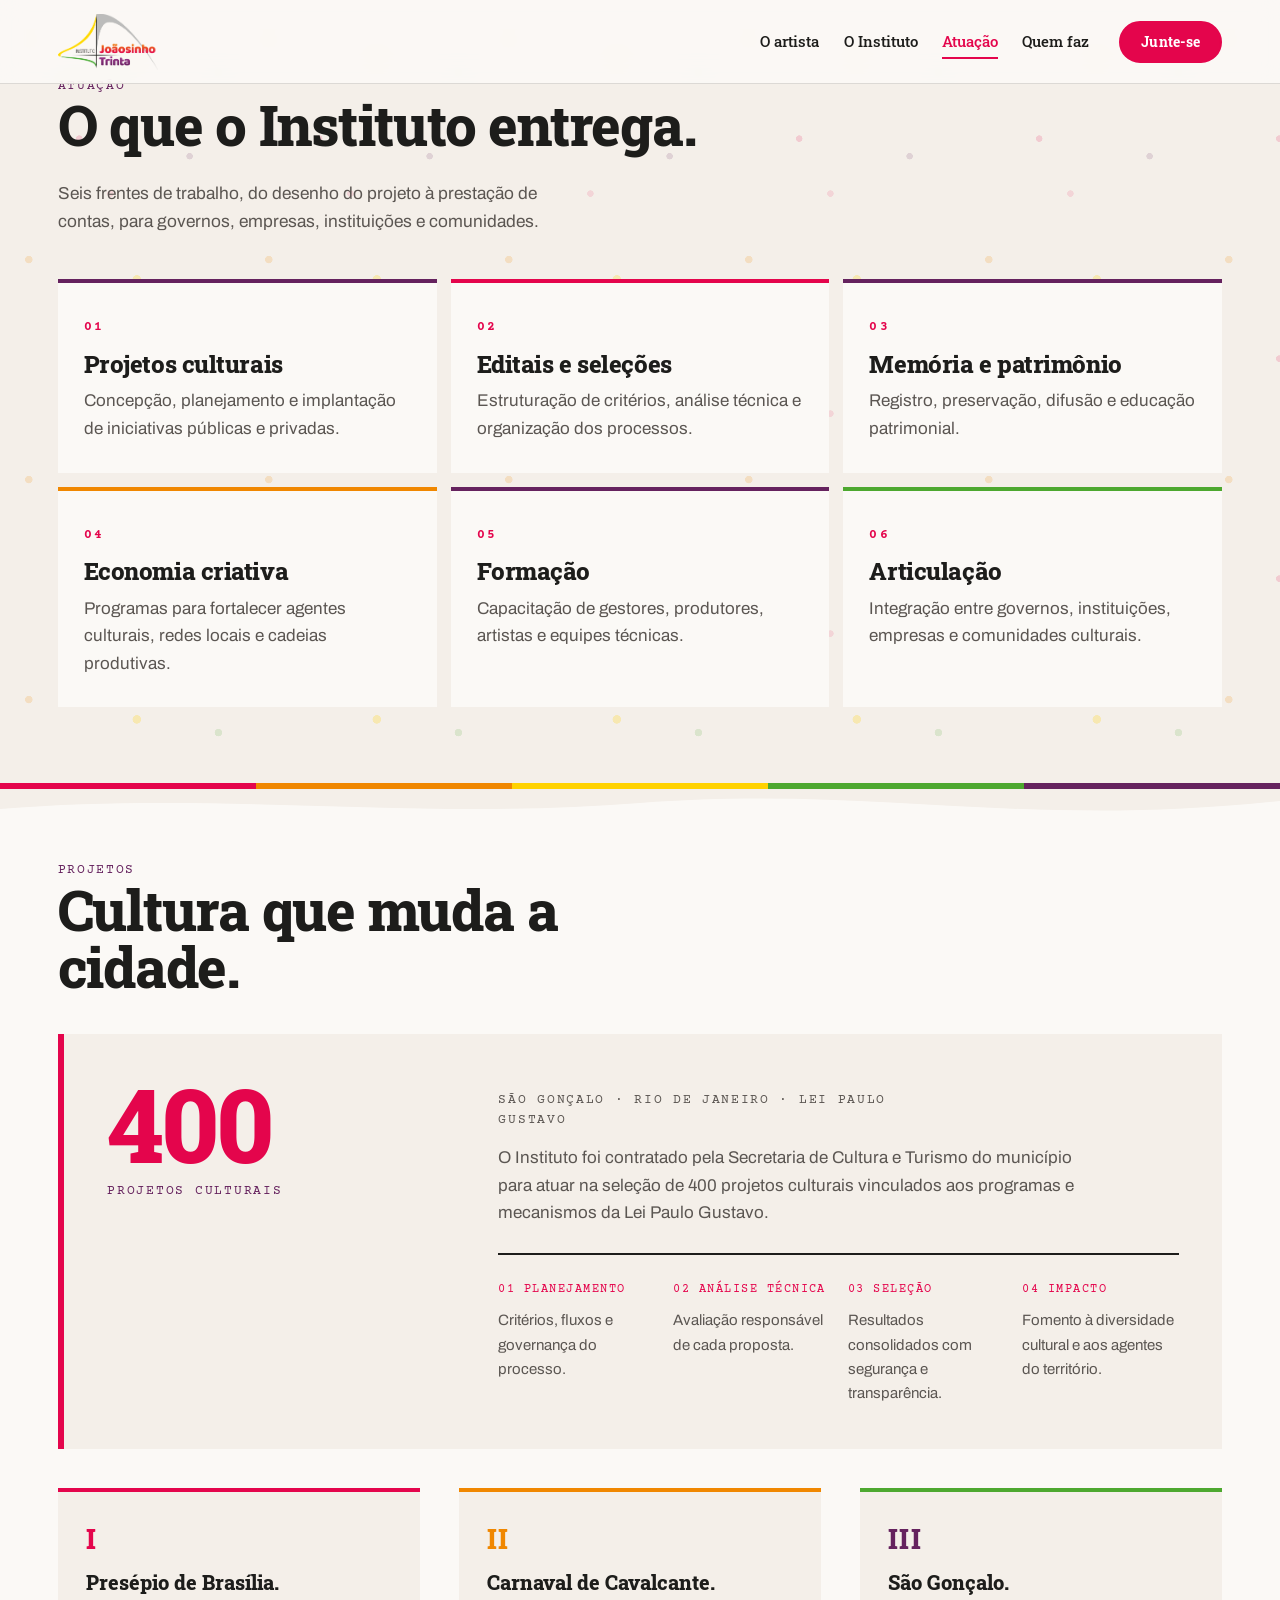
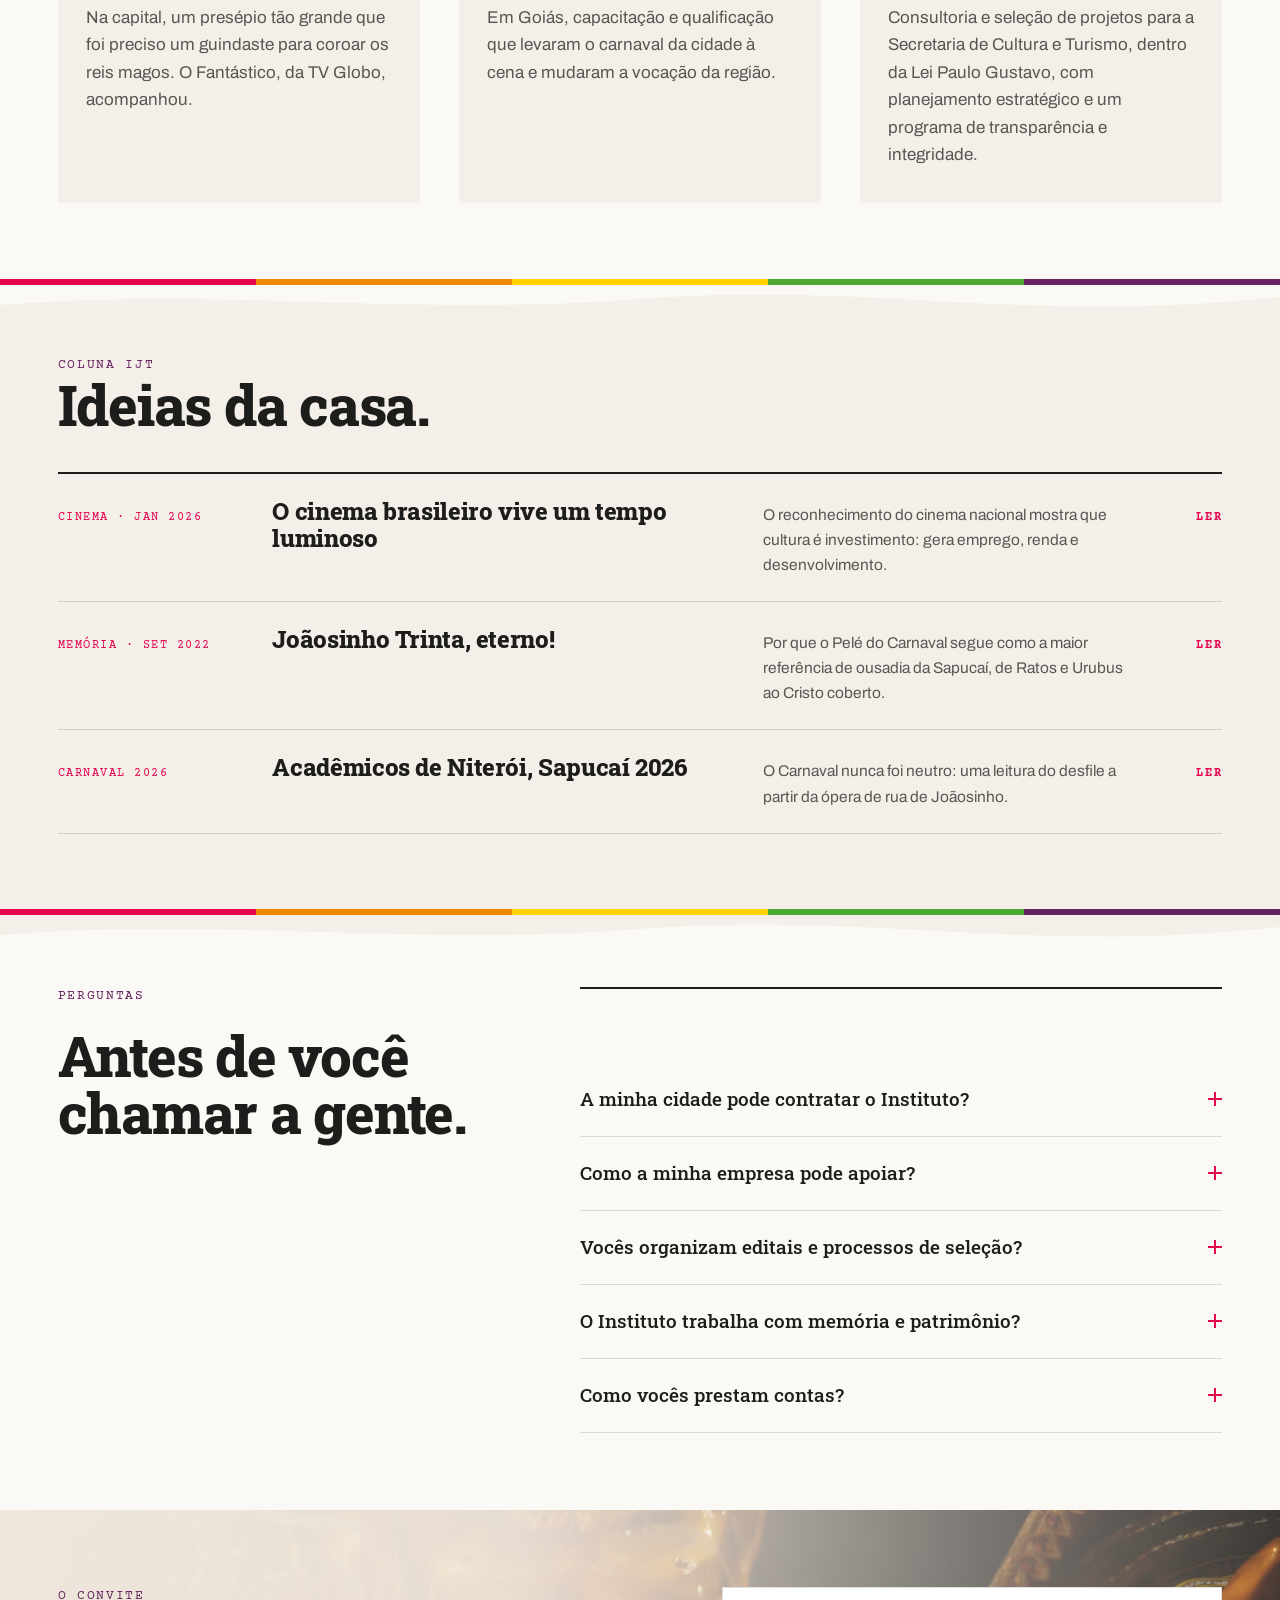
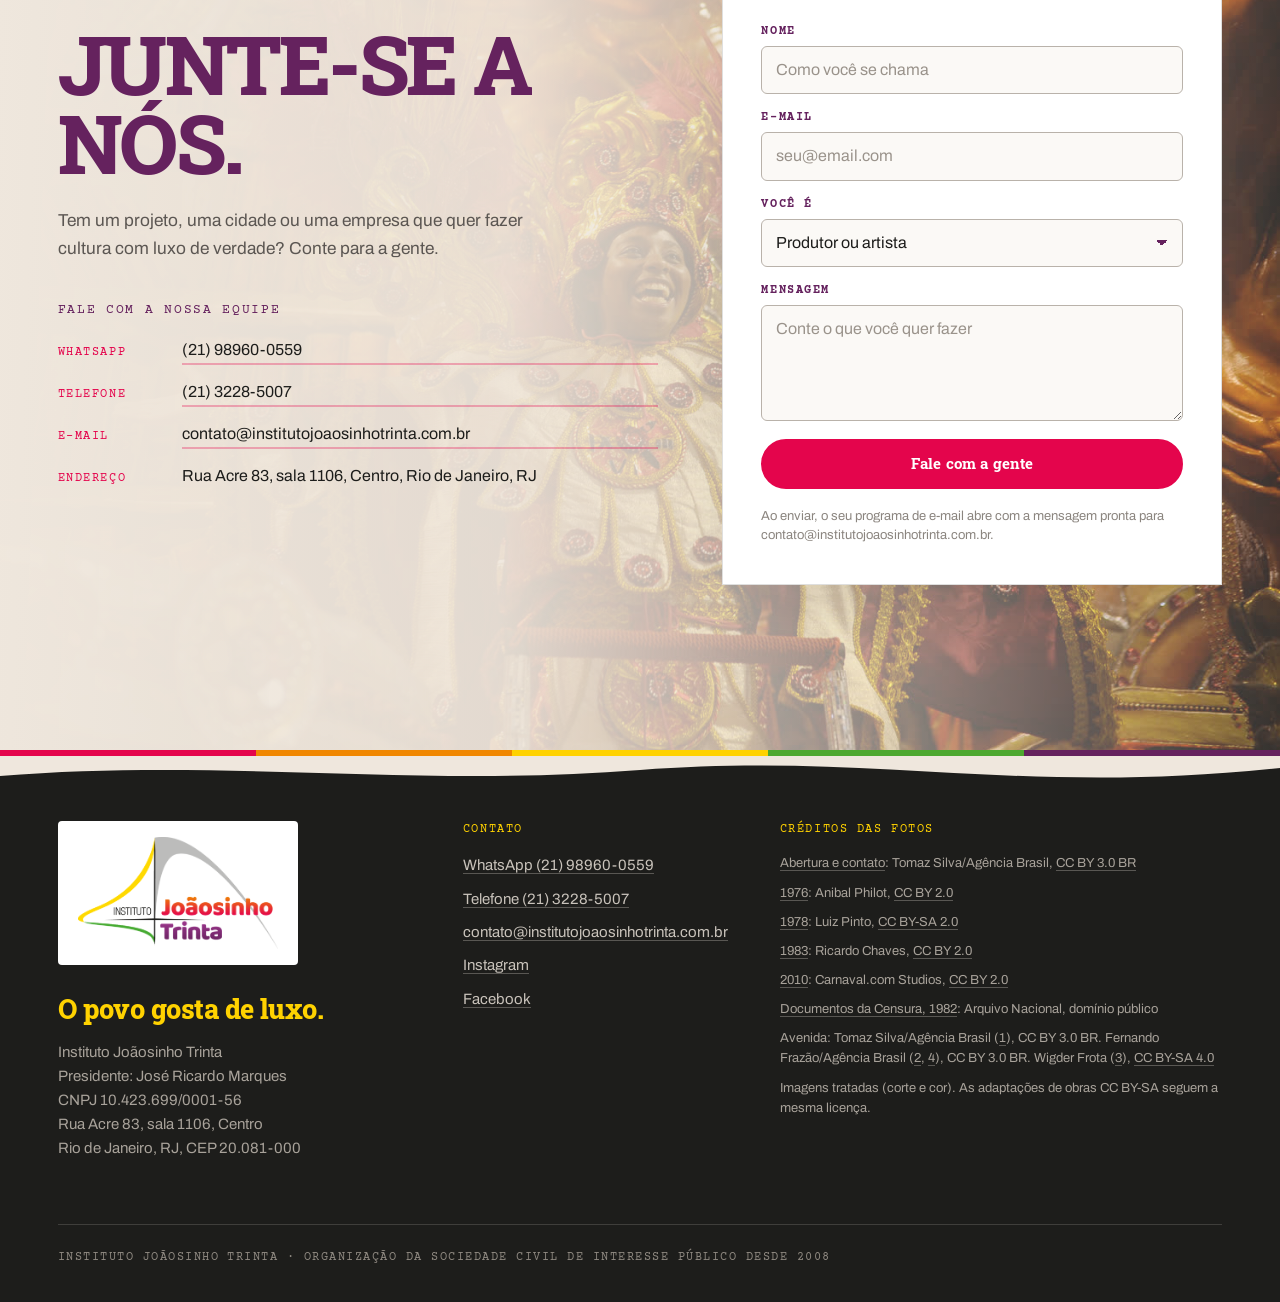
==== joaosinho-trinta-instituto/atuacao.html @ 167b8d7f "push no site joaosinho trinta" ====
<!doctype html>
<html lang="pt-BR" class="no-js" data-theme="instituto">
<head>
<meta charset="utf-8">
<meta name="viewport" content="width=device-width, initial-scale=1">
<title>Atuação e projetos · Instituto Joãosinho Trinta</title>
<meta name="description" content="As seis frentes de trabalho do Instituto Joãosinho Trinta, a seleção de 400 projetos da Lei Paulo Gustavo em São Gonçalo e os projetos culturais realizados.">
<meta name="theme-color" content="#fbf9f6">
<link rel="icon" href="data:image/svg+xml,%3Csvg xmlns='http://www.w3.org/2000/svg' viewBox='0 0 64 64'%3E%3Crect width='64' height='64' rx='10' fill='%230b0a09'/%3E%3Cpath d='M22 14h24M34 14v26c0 7-5 11-12 10' fill='none' stroke='%23d4af37' stroke-width='5' stroke-linecap='square'/%3E%3Ccircle cx='46' cy='48' r='4' fill='%23990000'/%3E%3C/svg%3E">
<!-- DEPLOY STEP: troque og:url e og:image pela URL absoluta do site no ar -->
<meta property="og:type" content="website">
<meta property="og:title" content="Atuação e projetos · Instituto Joãosinho Trinta">
<meta property="og:description" content="Projetos culturais, editais e seleções, memória e patrimônio, economia criativa, formação e articulação.">
<meta property="og:url" content="https://www.exemplo.com.br/atuacao.html">
<meta property="og:image" content="https://www.exemplo.com.br/assets/img/og.jpg">
<meta property="og:locale" content="pt_BR">
<link rel="preconnect" href="https://fonts.googleapis.com">
<link rel="preconnect" href="https://fonts.gstatic.com" crossorigin>
<link rel="stylesheet" href="https://fonts.googleapis.com/css2?family=Archivo:wght@400;500;600&family=Courier+Prime:wght@400;700&family=Roboto+Slab:wght@400;500;700;800&display=swap">
<link rel="preload" as="image" href="assets/img/logo-cor.png">
<link rel="stylesheet" href="assets/css/site.css">
<noscript><link rel="stylesheet" href="assets/css/sem-js.css"></noscript>
<script>document.documentElement.classList.replace('no-js','js')</script>
</head>
<body>
<a class="skip" href="#main">Pular para o conteúdo</a>

<div class="ambient" aria-hidden="true"><div class="ambient-tex"></div><div class="ambient-grain"></div></div>

<header class="nav" id="nav">
  <a class="brand" href="index.html" aria-label="Instituto Joãosinho Trinta, ir para a página inicial">
    <img class="logo-gold" src="assets/img/logo-cor.png" alt="" width="941" height="523">
  </a>
  <nav aria-label="Principal">
    <ul class="nav-links">
      <li><a href="joaosinho.html">O artista</a></li>
      <li><a href="instituto.html">O Instituto</a></li>
      <li><a class="atual" href="atuacao.html" aria-current="page">Atuação</a></li>
      <li><a href="equipe.html">Quem faz</a></li>
    </ul>
  </nav>
  <a class="btn btn-red btn-sm" href="#junte-se">Junte-se</a>
</header>

<main id="main" tabindex="-1">

<!-- ============ ATUAÇÃO ============ -->
<section class="act atuacao" id="atuacao" aria-labelledby="atuacao-t">
  <div class="wrap">
    <div class="atuacao-head reveal">
      <p class="act-kicker mono">Atuação</p>
      <h2 id="atuacao-t" class="h2">O que o Instituto entrega.</h2>
      <p class="lede">Seis frentes de trabalho, do desenho do projeto à prestação de contas, para governos, empresas, instituições e comunidades.</p>
    </div>
    <ol class="frentes">
      <li class="frente reveal"><span class="frente-n" aria-hidden="true">01</span><h3>Projetos culturais</h3><p>Concepção, planejamento e implantação de iniciativas públicas e privadas.</p></li>
      <li class="frente reveal"><span class="frente-n" aria-hidden="true">02</span><h3>Editais e seleções</h3><p>Estruturação de critérios, análise técnica e organização dos processos.</p></li>
      <li class="frente reveal"><span class="frente-n" aria-hidden="true">03</span><h3>Memória e patrimônio</h3><p>Registro, preservação, difusão e educação patrimonial.</p></li>
      <li class="frente reveal"><span class="frente-n" aria-hidden="true">04</span><h3>Economia criativa</h3><p>Programas para fortalecer agentes culturais, redes locais e cadeias produtivas.</p></li>
      <li class="frente reveal"><span class="frente-n" aria-hidden="true">05</span><h3>Formação</h3><p>Capacitação de gestores, produtores, artistas e equipes técnicas.</p></li>
      <li class="frente reveal"><span class="frente-n" aria-hidden="true">06</span><h3>Articulação</h3><p>Integração entre governos, instituições, empresas e comunidades culturais.</p></li>
    </ol>
  </div>
</section>

<!-- ============ PROJETOS ============ -->
<section class="act projetos" id="projetos" aria-labelledby="projetos-t">
  <div class="tear tear-top tear-panel" aria-hidden="true"></div>
  <div class="wrap">
    <div class="projetos-head reveal">
      <p class="act-kicker mono">Projetos</p>
      <h2 id="projetos-t" class="h2">Cultura que muda a cidade.</h2>
    </div>
    <div class="caso reveal">
      <div class="caso-num">
        <span class="stat-n">400</span>
        <span class="stat-u">projetos culturais</span>
      </div>
      <div class="caso-text">
        <p class="caso-h mono">São Gonçalo · Rio de Janeiro · Lei Paulo Gustavo</p>
        <p>O Instituto foi contratado pela Secretaria de Cultura e Turismo do município para atuar na seleção de 400 projetos culturais vinculados aos programas e mecanismos da Lei Paulo Gustavo.</p>
        <ol class="etapas">
          <li><span class="mono">01 Planejamento</span><p>Critérios, fluxos e governança do processo.</p></li>
          <li><span class="mono">02 Análise técnica</span><p>Avaliação responsável de cada proposta.</p></li>
          <li><span class="mono">03 Seleção</span><p>Resultados consolidados com segurança e transparência.</p></li>
          <li><span class="mono">04 Impacto</span><p>Fomento à diversidade cultural e aos agentes do território.</p></li>
        </ol>
      </div>
    </div>
    <ol class="projects">
      <li class="proj reveal"><span class="proj-n" aria-hidden="true">I</span><h3>Presépio de Brasília.</h3><p>Na capital, um presépio tão grande que foi preciso um guindaste para coroar os reis magos. O Fantástico, da TV Globo, acompanhou.</p></li>
      <li class="proj reveal"><span class="proj-n" aria-hidden="true">II</span><h3>Carnaval de Cavalcante.</h3><p>Em Goiás, capacitação e qualificação que levaram o carnaval da cidade à cena e mudaram a vocação da região.</p></li>
      <li class="proj reveal"><span class="proj-n" aria-hidden="true">III</span><h3>São Gonçalo.</h3><p>Consultoria e seleção de projetos para a Secretaria de Cultura e Turismo, dentro da Lei Paulo Gustavo, com planejamento estratégico e um programa de transparência e integridade.</p></li>
    </ol>
  </div>
</section>

<!-- ============ COLUNA IJT ============ -->
<section class="act coluna" id="coluna" aria-labelledby="coluna-t">
  <div class="tear tear-top" aria-hidden="true"></div>
  <div class="wrap">
    <div class="coluna-head reveal">
      <p class="act-kicker mono">Coluna IJT</p>
      <h2 id="coluna-t" class="h2">Ideias da casa.</h2>
    </div>
    <ul class="posts">
      <li class="post reveal"><a href="https://institutojoaosinhotrinta.com.br/o-cinema-brasileiro-vive-um-tempo-luminoso/" rel="noopener"><span class="post-tag mono">Cinema · jan 2026</span><span class="post-t">O cinema brasileiro vive um tempo luminoso</span><span class="post-x">O reconhecimento do cinema nacional mostra que cultura é investimento: gera emprego, renda e desenvolvimento.</span><span class="post-go" aria-hidden="true">Ler</span></a></li>
      <li class="post reveal"><a href="https://institutojoaosinhotrinta.com.br/joaosinho-trinta-eterno/" rel="noopener"><span class="post-tag mono">Memória · set 2022</span><span class="post-t">Joãosinho Trinta, eterno!</span><span class="post-x">Por que o Pelé do Carnaval segue como a maior referência de ousadia da Sapucaí, de Ratos e Urubus ao Cristo coberto.</span><span class="post-go" aria-hidden="true">Ler</span></a></li>
      <li class="post reveal"><a href="https://institutojoaosinhotrinta.com.br/academicos-de-niteroi-sapucai-2026/" rel="noopener"><span class="post-tag mono">Carnaval 2026</span><span class="post-t">Acadêmicos de Niterói, Sapucaí 2026</span><span class="post-x">O Carnaval nunca foi neutro: uma leitura do desfile a partir da ópera de rua de Joãosinho.</span><span class="post-go" aria-hidden="true">Ler</span></a></li>
    </ul>
  </div>
</section>

<!-- ============ PERGUNTAS ============ -->
<section class="act faq" id="perguntas" aria-labelledby="faq-t">
  <div class="tear tear-top tear-panel" aria-hidden="true"></div>
  <div class="wrap faq-grid">
    <div class="faq-head reveal">
      <p class="act-kicker mono">Perguntas</p>
      <h2 id="faq-t" class="h2">Antes de você chamar a gente.</h2>
    </div>
    <div class="faq-list">
      <details class="qa reveal"><summary><span>O Instituto só trabalha com Carnaval?</span><i aria-hidden="true"></i></summary><div class="qa-a"><p>Não. O Carnaval é a escola de onde a gente vem, mas o trabalho vale para todas as linguagens: teatro, música, dança, cinema, festas populares e patrimônio.</p></div></details>
      <details class="qa reveal"><summary><span>A minha cidade pode contratar o Instituto?</span><i aria-hidden="true"></i></summary><div class="qa-a"><p>Pode. Já prestamos consultoria à Secretaria de Cultura de São Gonçalo e fizemos projetos em Brasília e em Cavalcante, Goiás. Conte o que a sua cidade quer fazer e a gente desenha o caminho junto.</p></div></details>
      <details class="qa reveal"><summary><span>Como a minha empresa pode apoiar?</span><i aria-hidden="true"></i></summary><div class="qa-a"><p>Apoiando um projeto, levando uma ação cultural para a sua comunidade ou propondo uma parceria. A gente cuida do planejamento e mostra o resultado de cada etapa.</p></div></details>
      <details class="qa reveal"><summary><span>Vocês organizam editais e processos de seleção?</span><i aria-hidden="true"></i></summary><div class="qa-a"><p>Sim. Em São Gonçalo, no Rio de Janeiro, o Instituto foi contratado pela Secretaria de Cultura e Turismo para a seleção de 400 projetos da Lei Paulo Gustavo, do desenho dos critérios à consolidação dos resultados.</p></div></details>
      <details class="qa reveal"><summary><span>O Instituto trabalha com memória e patrimônio?</span><i aria-hidden="true"></i></summary><div class="qa-a"><p>Trabalha. Registro, preservação, difusão e educação patrimonial são uma das seis frentes da casa. É a mesma convicção que levou o Arquivo Nacional ao Arquivo Ártico Global, em Svalbard, na gestão de José Ricardo Marques.</p></div></details>
      <details class="qa reveal"><summary><span>Como vocês prestam contas?</span><i aria-hidden="true"></i></summary><div class="qa-a"><p>Transparência é o primeiro valor da casa. Cada recurso é gerido com cuidado, e os resultados ficam públicos para que as lições sirvam a todos.</p></div></details>
    </div>
  </div>
</section>

<!-- ============ JUNTE-SE A NÓS ============ -->
<section class="act cta" id="junte-se" aria-labelledby="cta-t">
  <div class="cta-bg" aria-hidden="true"></div>
  <div class="wrap cta-grid">
    <div class="cta-text reveal">
      <p class="act-kicker mono">O convite</p>
      <h2 id="cta-t" class="h-cta"><span class="nw">Junte-se</span> a nós.</h2>
      <p class="lede">Tem um projeto, uma cidade ou uma empresa que quer fazer cultura com luxo de verdade? Conte para a gente.</p>
      <p class="contacts-h mono">Fale com a nossa equipe</p>
      <ul class="contacts">
        <li><span class="mono">WhatsApp</span><a href="https://wa.me/5521989600559" rel="noopener">(21) 98960-0559</a></li>
        <li><span class="mono">Telefone</span><a href="tel:+552132285007">(21) 3228-5007</a></li>
        <li><span class="mono">E-mail</span><a href="mailto:contato@institutojoaosinhotrinta.com.br">contato@institutojoaosinhotrinta.com.br</a></li>
        <li><span class="mono">Endereço</span><span>Rua Acre 83, sala 1106, Centro, Rio de Janeiro, RJ</span></li>
      </ul>
    </div>
    <form class="form reveal" id="form" novalidate>
      <div class="field">
        <label for="f-nome">Nome</label>
        <input id="f-nome" name="nome" type="text" autocomplete="name" placeholder="Como você se chama" required>
      </div>
      <div class="field">
        <label for="f-email">E-mail</label>
        <input id="f-email" name="email" type="email" autocomplete="email" placeholder="seu@email.com" required>
      </div>
      <div class="field">
        <label for="f-perfil">Você é</label>
        <select id="f-perfil" name="perfil">
          <option>Produtor ou artista</option>
          <option>Gestor público</option>
          <option>Empresa ou patrocinador</option>
          <option>Outro</option>
        </select>
      </div>
      <div class="field">
        <label for="f-msg">Mensagem</label>
        <textarea id="f-msg" name="mensagem" rows="4" placeholder="Conte o que você quer fazer" required></textarea>
      </div>
      <p class="form-err" id="form-err" role="alert"></p>
      <button class="btn btn-red btn-wide" type="submit">Fale com a gente</button>
      <p class="form-micro">Ao enviar, o seu programa de e-mail abre com a mensagem pronta para contato@institutojoaosinhotrinta.com.br.</p>
      <div class="form-ok" id="form-ok" tabindex="-1">
        <p class="h-ok">Pronto.</p>
        <p>A mensagem abriu no seu e-mail. É só apertar enviar.</p>
      </div>
    </form>
  </div>
</section>

</main>

<footer class="foot">
  <div class="tear tear-top" aria-hidden="true"></div>
  <div class="wrap foot-grid">
    <div class="foot-brand">
      <span class="foot-plate"><img class="foot-logo" src="assets/img/logo-cor.png" alt="Instituto Joãosinho Trinta" width="941" height="523" loading="lazy" decoding="async"></span>
      <p class="foot-quote">O povo gosta de luxo.</p>
      <p class="foot-small">Instituto Joãosinho Trinta<br>Presidente: José Ricardo Marques<br>CNPJ 10.423.699/0001-56<br>Rua Acre 83, sala 1106, Centro<br>Rio de Janeiro, RJ, CEP 20.081-000</p>
    </div>
    <div class="foot-col">
      <p class="mono foot-h">Contato</p>
      <ul>
        <li><a href="https://wa.me/5521989600559" rel="noopener">WhatsApp (21) 98960-0559</a></li>
        <li><a href="tel:+552132285007">Telefone (21) 3228-5007</a></li>
        <li><a href="mailto:contato@institutojoaosinhotrinta.com.br">contato@institutojoaosinhotrinta.com.br</a></li>
        <li><a href="https://www.instagram.com/institutojoaosinhotrinta/" rel="noopener">Instagram</a></li>
        <li><a href="https://www.facebook.com/institutojoaosinhotrinta" rel="noopener">Facebook</a></li>
      </ul>
    </div>
    <div class="foot-col foot-credits">
      <p class="mono foot-h">Créditos das fotos</p>
      <ul>
        <li><a href="https://commons.wikimedia.org/wiki/File:Desfile_Beija_Flor_2016_(dsc5389).jpg" rel="noopener">Abertura e contato</a>: Tomaz Silva/Agência Brasil, <a href="https://creativecommons.org/licenses/by/3.0/br/" rel="noopener">CC BY 3.0 BR</a></li>
        <li><a href="https://commons.wikimedia.org/wiki/File:%22Sonhar_com_rei_d%C3%A1_le%C3%A3o%22_1976.jpg" rel="noopener">1976</a>: Anibal Philot, <a href="https://creativecommons.org/licenses/by/2.0/" rel="noopener">CC BY 2.0</a></li>
        <li><a href="https://commons.wikimedia.org/wiki/File:Desfile_da_Beija-Flor_-_1978.jpg" rel="noopener">1978</a>: Luiz Pinto, <a href="https://creativecommons.org/licenses/by-sa/2.0/" rel="noopener">CC BY-SA 2.0</a></li>
        <li><a href="https://commons.wikimedia.org/wiki/File:Luana_-_Beija-Flor_de_Nil%C3%B3polis_1983.jpg" rel="noopener">1983</a>: Ricardo Chaves, <a href="https://creativecommons.org/licenses/by/2.0/" rel="noopener">CC BY 2.0</a></li>
        <li><a href="https://commons.wikimedia.org/wiki/File:Jo%C3%A3osinho_Trinta_the_%22King_of_Revelry.%22_(5190032078).jpg" rel="noopener">2010</a>: Carnaval.com Studios, <a href="https://creativecommons.org/licenses/by/2.0/" rel="noopener">CC BY 2.0</a></li>
        <li><a href="https://commons.wikimedia.org/wiki/File:Censura_%C3%A0s_Escolas_de_Samba_-_Requerimento_da_Beija-Flor_ao_Servi%C3%A7o_de_Censura_sobre_o_enredo_%E2%80%9CO_olho_azul_da_serpente%E2%80%9D_(Carnaval_de_1982)_11.jpg" rel="noopener">Documentos da Censura, 1982</a>: Arquivo Nacional, domínio público</li>
        <li>Avenida: Tomaz Silva/Agência Brasil (<a href="https://commons.wikimedia.org/wiki/File:Desfile_Beija_Flor_2016_(dsc5362).jpg" rel="noopener">1</a>), CC BY 3.0 BR. Fernando Frazão/Agência Brasil (<a href="https://commons.wikimedia.org/wiki/File:Desfile_Beija_Flor_2014_(906081).jpg" rel="noopener">2</a>, <a href="https://commons.wikimedia.org/wiki/File:Desfile_Beija_Flor_2014_(906077).jpg" rel="noopener">4</a>), CC BY 3.0 BR. Wigder Frota (<a href="https://commons.wikimedia.org/wiki/File:Unidos_do_Viradouro_1998_-_Wigder_Frota_(2).jpg" rel="noopener">3</a>), <a href="https://creativecommons.org/licenses/by-sa/4.0/" rel="noopener">CC BY-SA 4.0</a></li>
        <li>Imagens tratadas (corte e cor). As adaptações de obras CC BY-SA seguem a mesma licença.</li>
      </ul>
    </div>
  </div>
  <p class="wrap foot-base mono">Instituto Joãosinho Trinta · Organização da Sociedade Civil de Interesse Público desde 2008</p>
</footer>

<svg width="0" height="0" style="position:absolute" aria-hidden="true" focusable="false">
  <defs>
    <clipPath id="archClip" clipPathUnits="objectBoundingBox"><path d="M0,0 C0.42,0.02 0.78,0.36 1,1 L0,1 Z"/></clipPath>
    <clipPath id="archClipM" clipPathUnits="objectBoundingBox"><path d="M0.5,0 C0.72,0.06 0.9,0.5 1,1 L0,1 C0.12,0.48 0.3,0.06 0.5,0 Z"/></clipPath>
    <symbol id="ornament" viewBox="0 0 240 28">
      <g fill="none" stroke="currentColor" stroke-width="1" stroke-linecap="round">
        <path pathLength="1" d="M120 5 L128 14 L120 23 L112 14 Z"/>
        <path pathLength="1" d="M108 14 C 98 14, 92 5, 82 5 C 72 5, 68 13, 74 18 C 79 22, 87 19, 85 13 C 84 10, 80 10, 79 12 M 70 14 L 4 14"/>
        <path pathLength="1" d="M132 14 C 142 14, 148 5, 158 5 C 168 5, 172 13, 166 18 C 161 22, 153 19, 155 13 C 156 10, 160 10, 161 12 M 170 14 L 236 14"/>
        <path pathLength="1" d="M92 20 C 86 26, 60 24, 44 20 M148 20 C 154 26, 180 24, 196 20"/>
      </g>
    </symbol>
  </defs>
</svg>

<script src="assets/js/site.js" defer></script>
</body>
</html>
---- joaosinho-trinta-instituto/assets/css/site.css ----
/* Instituto Joãosinho Trinta · versão na identidade do Instituto */
:root{
  --canvas:#fbf9f6;
  --panel:#f4efe9;
  --panel-2:#efe7dd;
  --ink:#1d1d1b;
  --ink-2:#5b5652;
  --ink-3:#8b857f;
  --purple:#65225e;
  --purple-2:#7b2c7f;
  --magenta:#e4054c;
  --magenta-hover:#c30440;
  --orange:#f08700;
  --yellow:#ffd200;
  --green:#4da82f;
  --arch:#c9c9c9;
  --accent:var(--magenta);
  --accent-ring:#c30440;
  --line:rgba(29,29,27,.14);
  --line-strong:rgba(101,34,94,.4);
  --brand-grad:linear-gradient(180deg,#f08700 0%,#e4054c 56%,#a9114f 100%);

  --f-display:"Roboto Slab", Georgia, serif;
  --f-body:"Archivo", "Helvetica Neue", Arial, sans-serif;
  --f-mono:"Courier Prime", "Courier New", monospace;

  --ease-out:cubic-bezier(.16,1,.3,1);
  --ease-io:cubic-bezier(.65,0,.35,1);
  --gutter:clamp(16px,4.5vw,72px);
  --nav-h:84px;
}

*,*::before,*::after{box-sizing:border-box}
html{overflow-x:hidden;overflow-x:clip;scroll-behavior:smooth;scroll-padding-top:calc(var(--nav-h) + 12px);-webkit-text-size-adjust:100%}
body{margin:0;overflow-x:hidden;overflow-x:clip;background:var(--canvas);color:var(--ink);font:400 17px/1.62 var(--f-body);-webkit-font-smoothing:antialiased;animation:page-in .9s var(--ease-out) both}
@keyframes page-in{from{opacity:0}to{opacity:1}}
img{display:block;max-width:100%;height:auto}
a{color:inherit}
button{font:inherit;color:inherit}
h1,h2,h3,p,ol,ul,figure,blockquote{margin:0}
ol,ul{padding:0;list-style:none}
::selection{background:var(--magenta);color:#fff}
:focus-visible{outline:3px solid var(--accent-ring);outline-offset:3px;border-radius:3px}
.sr{position:absolute!important;width:1px;height:1px;padding:0;margin:-1px;overflow:hidden;clip:rect(0 0 0 0);white-space:nowrap;border:0}
.skip{position:fixed;left:16px;top:-80px;z-index:100;background:var(--magenta);color:#fff;padding:12px 18px;text-decoration:none;font-weight:600;transition:top .3s var(--ease-out)}
.skip:focus{top:16px}
main:focus{outline:none}
.mono{font-family:var(--f-mono);font-size:13px;letter-spacing:.13em;text-transform:uppercase;line-height:1.5}
.wrap{width:min(1320px,100% - 2*var(--gutter));margin-inline:auto}

/* ---------- ambiente claro ---------- */
.ambient{position:fixed;inset:0;z-index:-1;pointer-events:none;overflow:hidden;background:
  radial-gradient(ellipse 60% 50% at 12% 8%,rgba(255,210,0,.10),rgba(255,210,0,0) 70%),
  radial-gradient(ellipse 55% 45% at 92% 82%,rgba(228,5,76,.08),rgba(228,5,76,0) 70%),
  var(--canvas)}
.ambient-tex{position:absolute;inset:-8%;background:url(../img/ambiente.jpg) center/cover;opacity:.05;filter:invert(1) grayscale(1) contrast(.6);animation:drift 96s var(--ease-io) -30s infinite alternate}
.ambient-grain{position:absolute;inset:-50%;opacity:.04;background-image:url("data:image/svg+xml,%3Csvg xmlns='http://www.w3.org/2000/svg' width='220' height='220'%3E%3Cfilter id='n'%3E%3CfeTurbulence type='fractalNoise' baseFrequency='.85' numOctaves='2' stitchTiles='stitch'/%3E%3C/filter%3E%3Crect width='220' height='220' filter='url(%23n)'/%3E%3C/svg%3E");animation:grain 1.2s steps(6) infinite}
@keyframes drift{from{transform:translate3d(-3%,-2%,0) scale(1.02)}to{transform:translate3d(3%,2%,0) scale(1.08)}}
@keyframes grain{0%{transform:translate(0,0)}20%{transform:translate(-4%,3%)}40%{transform:translate(3%,-5%)}60%{transform:translate(-6%,-2%)}80%{transform:translate(5%,4%)}100%{transform:translate(0,0)}}

/* ---------- o marcador desenhado à mão (a assinatura) ---------- */
.mark{position:relative;display:inline-block;white-space:nowrap}
.mark > svg{position:absolute;left:-10%;top:-26%;width:120%;height:154%;overflow:visible;pointer-events:none}
.mark > svg path{fill:none;stroke:var(--magenta);stroke-width:5;stroke-linecap:round;stroke-dasharray:1;stroke-dashoffset:1;transition:stroke-dashoffset 1.6s var(--ease-io) .35s}
.in .mark > svg path,.mark.in > svg path{stroke-dashoffset:0}
.grad{background:var(--brand-grad);-webkit-background-clip:text;background-clip:text;-webkit-text-fill-color:transparent}

/* ---------- botões ---------- */
.btn{position:relative;display:inline-flex;align-items:center;justify-content:center;gap:.6em;min-height:50px;padding:0 28px;font:700 15px/1 var(--f-display);letter-spacing:.01em;text-decoration:none;border:2px solid transparent;border-radius:999px;cursor:pointer;transition:background-color .35s var(--ease-out),border-color .35s var(--ease-out),color .35s var(--ease-out),transform .35s var(--ease-out)}
.btn-red{background:var(--magenta);color:#fff;border-color:var(--magenta)}
.btn-red:hover{background:var(--magenta-hover);border-color:var(--magenta-hover);transform:translateY(-1px)}
.btn-ghost{background:transparent;color:var(--purple);border-color:var(--purple)}
.btn-ghost:hover{background:var(--purple);color:#fff}
.btn-sm{min-height:42px;padding:0 20px;font-size:14px}
.btn-wide{width:100%}

/* ---------- navegação ---------- */
.nav{position:fixed;inset:0 0 auto;z-index:50;height:var(--nav-h);display:flex;align-items:center;gap:30px;padding:0 var(--gutter);background:rgba(251,249,246,.92);backdrop-filter:blur(12px);border-bottom:1px solid var(--line);transition:box-shadow .5s var(--ease-out)}
.nav.solid{box-shadow:0 6px 30px rgba(29,29,27,.08)}
.brand{display:flex;align-items:center;text-decoration:none;margin-right:auto}
.brand .logo-gold{display:block;height:56px;width:auto}
.nav-links{display:flex;gap:clamp(16px,1.9vw,26px)}
.nav-links a{font:500 15px/1 var(--f-display);text-decoration:none;color:var(--ink);padding:10px 0;position:relative;transition:color .3s var(--ease-out)}
.nav-links a::after{content:"";position:absolute;left:0;right:0;bottom:2px;height:2px;background:var(--magenta);transform:scaleX(0);transform-origin:left;transition:transform .45s var(--ease-out)}
.nav-links a:hover{color:var(--magenta)}
.nav-links a:hover::after{transform:scaleX(1)}
@media (max-width:1120px){
  :root{--nav-h:120px}
  .nav{flex-wrap:wrap;height:auto;min-height:var(--nav-h);align-content:center;padding-block:10px;row-gap:10px;column-gap:16px}
  .brand .logo-gold{height:46px}
  .nav nav{order:3;width:100%;min-width:0}
  .nav-links{gap:20px;overflow-x:auto;scrollbar-width:none;-webkit-overflow-scrolling:touch;padding-bottom:2px}
  .nav-links::-webkit-scrollbar{display:none}
  .nav-links a{white-space:nowrap;font-size:14px;padding-block:6px}
}

/* ================= HERO: o logo vira cenário ================= */
.hero{position:relative;height:220vh}
.stage{position:sticky;top:0;height:100vh;overflow:hidden;background:var(--canvas)}
.stage-deco{position:absolute;inset:0}
.archbox{position:absolute;left:40%;top:0;right:0;bottom:0;transform-origin:100% 100%;will-change:transform;clip-path:url(#archClip)}
.photo{position:absolute;inset:0;background:#0a0908 url(../img/hero.jpg) 60% 26%/cover no-repeat;will-change:transform}
.archbox::after{content:"";position:absolute;inset:0;background:linear-gradient(92deg,rgba(29,29,27,.34),rgba(29,29,27,0) 34%)}
.logo-lines{position:absolute;inset:0;width:100%;height:100%;overflow:visible}
.logo-lines .ll-g{will-change:transform}
.logo-lines path,.logo-lines line{stroke-linecap:round;fill:none}
.logo-lines .ll-y{stroke:var(--yellow);stroke-width:16;stroke-dasharray:1;stroke-dashoffset:1;transition:stroke-dashoffset 2.4s var(--ease-io) .2s}
.logo-lines .ll-gr{stroke:var(--green);stroke-width:12;stroke-dasharray:1;stroke-dashoffset:1;transition:stroke-dashoffset 2s var(--ease-io) .5s}
.logo-lines .ll-v,.logo-lines .ll-h{stroke:var(--ink);stroke-width:3;stroke-dasharray:1;stroke-dashoffset:1;transition:stroke-dashoffset 1.8s var(--ease-io) .1s}
.stage.drawn .ll-y,.stage.drawn .ll-gr,.stage.drawn .ll-v,.stage.drawn .ll-h{stroke-dashoffset:0}
.dust{position:absolute;inset:0;width:100%;height:100%;pointer-events:none}
.seam-glow,.shroud,.scrim{display:none}

.band{position:absolute;z-index:3;opacity:0;visibility:hidden;--k:0}
.b1{left:var(--gutter);top:calc(var(--nav-h) + 6vh);width:min(780px,50vw)}
.logo-hero{display:block;width:clamp(210px,21vw,340px);height:auto;margin-bottom:24px}
.b1 .kicker{color:var(--purple);margin-bottom:16px}
.h-hero{font:800 clamp(2.3rem,4.5vw,5rem)/.98 var(--f-display);letter-spacing:-.02em;text-transform:uppercase;color:var(--ink);text-wrap:balance}
.q-hero{border-left:5px solid var(--magenta);padding-left:clamp(16px,1.6vw,26px)}
.h-quote{margin-top:14px;font:700 clamp(1.05rem,1.7vw,1.85rem)/1.18 var(--f-display);letter-spacing:-.012em;color:var(--purple)}
.by{margin-top:18px;color:var(--magenta)}
.hint{margin-top:26px;color:var(--ink-3)}
.b2{left:var(--gutter);top:calc(var(--nav-h) + 14vh);width:min(540px,33vw)}
.h-big{font:700 clamp(1.9rem,3.1vw,3.3rem)/1.06 var(--f-display);letter-spacing:-.01em;color:var(--ink)}
.h-gold{background:var(--brand-grad);-webkit-background-clip:text;background-clip:text;-webkit-text-fill-color:transparent;padding-bottom:.06em}
.b3{left:var(--gutter);top:calc(var(--nav-h) + 12vh);width:min(560px,34vw)}
.h-settle{font:800 clamp(2rem,3.5vw,4.1rem)/1.02 var(--f-display);letter-spacing:-.02em;color:var(--purple);max-width:20ch}
.settle-sub{margin-top:18px;max-width:40ch;font-size:clamp(16px,1.2vw,19px);color:var(--ink-2)}
.settle-cta{display:flex;flex-wrap:wrap;gap:14px;margin-top:28px}

/* texto dividido: entradas */
.split .w{display:inline-block;white-space:nowrap}
.split .c{display:inline-block;will-change:transform,opacity}
[data-fx="sequin"] .c{--kc:clamp(0,(var(--k,0) - var(--th,0))*2.4,1);opacity:var(--kc);transform:translateY(calc((1 - var(--kc))*-.3em)) scale(calc(.74 + .26*var(--kc))) rotate(calc((1 - var(--kc))*var(--jr,0deg)))}
.h-quote .half{--kc:clamp(0,var(--k,0)*1.25,1);opacity:var(--kc)}
.h-quote .half-a{transform:translateX(calc((1 - var(--kc))*1.1em))}
.h-quote .half-b{transform:translateX(calc((1 - var(--kc))*-1.1em))}
[data-fx="scatter"] .c{--kc:clamp(0,(var(--k,0) - var(--th,0))*2.6,1);opacity:var(--kc);transform:translate(calc((1 - var(--kc))*var(--jx,0px)),calc((1 - var(--kc))*var(--jy,0px))) rotate(calc((1 - var(--kc))*var(--jr,0deg)))}
[data-fx="rise"] .w{--kc:clamp(0,(var(--k,0) - var(--th,0))*3.2,1);opacity:var(--kc);transform:translateY(calc((1 - var(--kc))*.5em))}
.b3 .settle-sub{--ks:clamp(0,(var(--k,0) - .62)*4,1);opacity:var(--ks);transform:translateY(calc((1 - var(--ks))*14px))}
.b3 .settle-cta{--kb:clamp(0,(var(--k,0) - .76)*5,1);opacity:var(--kb);transform:translateY(calc((1 - var(--kb))*14px))}

.static-copy{display:none}
.cue{position:absolute;left:var(--gutter);bottom:34px;z-index:4;display:flex;align-items:center;gap:12px;color:var(--ink-3);transition:opacity .6s var(--ease-out)}
.cue i{display:block;width:60px;height:2px;background:linear-gradient(90deg,var(--magenta),rgba(228,5,76,0));transform-origin:left;animation:cue 2.4s var(--ease-io) -.6s infinite}
.cue.gone{opacity:0}
@keyframes cue{0%{transform:scaleX(0);opacity:1}60%{transform:scaleX(1);opacity:1}100%{transform:scaleX(1);opacity:0}}
@media (max-height:560px){.cue,.hint{display:none}}

/* ---------- hero estático: os cinco portões ---------- */
@media (max-width:720px), (orientation:portrait) and (max-width:1024px), (orientation:portrait) and (pointer:coarse), (orientation:landscape) and (pointer:coarse) and (max-height:560px), (prefers-reduced-motion:reduce){
  .hero{height:auto}
  .stage{position:relative;height:auto;min-height:100vh;min-height:100svh;display:flex;flex-direction:column}
  .band,.cue,.dust{display:none}
  .archbox{position:absolute;left:30%;transform:none}
  .photo{transform:none}
  .static-copy{display:flex;flex-direction:column;position:relative;z-index:3;flex:1;padding:calc(var(--nav-h) + 7vh) var(--gutter) 40px}
  .static-copy .logo-hero{width:clamp(180px,44vw,250px);margin-bottom:18px}
  .static-copy .kicker{color:var(--purple);margin-bottom:16px}
  .h-hero-static{color:var(--ink);max-width:11ch}
  .h-quote-static{margin-top:18px;font:700 clamp(1.5rem,4.6vw,2.4rem)/1.1 var(--f-display);color:var(--purple);max-width:18ch}
  .static-cta{display:flex;flex-wrap:wrap;gap:12px;margin-top:auto;padding-top:34vh}
}
@media (max-width:720px), (orientation:portrait){
  .photo{background-image:url(../img/hero-m.jpg);background-position:50% 40%}
  .archbox{left:0;top:auto;height:min(54vh,500px);bottom:0;clip-path:url(#archClipM)}
  .static-copy{padding-bottom:calc(min(54vh,500px) + 30px)}
  .static-cta{padding-top:26px}
}
@media (max-width:720px){
  .h-hero-static{font-size:clamp(2.8rem,13vw,4.6rem)}
  .static-cta .btn{flex:1 1 auto}
}

/* ================= ATOS ================= */
.act{position:relative;padding:clamp(56px,6vw,100px) 0}
.act-kicker{color:var(--purple);display:block}
.orn{display:block;width:170px;height:6px;border-radius:3px;background:var(--fita);margin:20px 0 24px;overflow:hidden}
.orn *{display:none}
.orn-c{margin-inline:auto}
.orn-r{margin-left:auto}
.h2{font:800 clamp(2.2rem,4.4vw,4.6rem)/1.02 var(--f-display);letter-spacing:-.022em;color:var(--ink);max-width:20ch}
.lede{font-size:clamp(17px,1.35vw,20px);line-height:1.62;color:var(--ink-2);max-width:52ch;margin-top:26px}

/* onda entre os atos, no lugar do plástico rasgado */
.tear{position:absolute;left:0;right:0;height:46px;pointer-events:none;background:url("data:image/svg+xml,%3Csvg xmlns='http://www.w3.org/2000/svg' viewBox='0 0 1440 46' preserveAspectRatio='none'%3E%3Cpath d='M0 0 H1440 V18 C1150 46 980 2 720 20 C470 38 250 8 0 26 Z' fill='%23fbf9f6'/%3E%3C/svg%3E") center/100% 100% no-repeat}
.tear-top{top:-1px}
.tear-ink{background-image:url("data:image/svg+xml,%3Csvg xmlns='http://www.w3.org/2000/svg' viewBox='0 0 1440 46' preserveAspectRatio='none'%3E%3Cpath d='M0 0 H1440 V18 C1150 46 980 2 720 20 C470 38 250 8 0 26 Z' fill='%231d1d1b'/%3E%3C/svg%3E")}
.b1 .hw{display:inline-block;--kc:clamp(0,var(--k,0)*1.6,1);opacity:var(--kc);transform:translateY(calc((1 - var(--kc))*.3em))}
.tear-panel{background-image:url("data:image/svg+xml,%3Csvg xmlns='http://www.w3.org/2000/svg' viewBox='0 0 1440 46' preserveAspectRatio='none'%3E%3Cpath d='M0 0 H1440 V18 C1150 46 980 2 720 20 C470 38 250 8 0 26 Z' fill='%23f4efe9'/%3E%3C/svg%3E")}

.reveal{opacity:0;transform:translateY(26px);transition:opacity 1s var(--ease-out),transform 1s var(--ease-out)}
.reveal.in{opacity:1;transform:none}
.no-io .reveal{opacity:1;transform:none}

/* ---------- Ato I · O artista ---------- */
.artista{background:var(--canvas)}
.artista-grid{display:grid;grid-template-columns:minmax(0,5fr) minmax(0,7fr);gap:clamp(32px,5vw,96px);align-items:start}
.timeline{margin-top:40px;border-top:2px solid var(--ink)}
.timeline li{display:grid;grid-template-columns:78px 1fr;gap:16px;align-items:baseline;padding:12px 0;border-bottom:1px solid var(--line);font-size:16px;color:var(--ink-2)}
.timeline .mono{color:var(--magenta);font-size:14px}
.aside-note{margin-top:22px;color:var(--ink-3);font-size:12px;line-height:1.7;max-width:52ch;text-transform:none;letter-spacing:.04em}
.triptych{position:relative;display:grid;grid-template-columns:repeat(12,1fr);gap:22px;margin-right:calc(-1*var(--gutter))}
.arq figcaption{margin-top:12px;color:var(--ink-3);font-size:12px;line-height:1.55}
.arq figcaption b{color:var(--magenta);font-weight:700;margin-right:.6em}
.arq-frame{position:relative;overflow:hidden;background:var(--panel)}
.arq-frame img{width:100%;height:100%;object-fit:cover;filter:none}
.arq-1{grid-column:1/13}.arq-1 .arq-frame{aspect-ratio:16/10}
.arq-2{grid-column:1/7;margin-top:8px}.arq-2 .arq-frame{aspect-ratio:4/3}
.arq-3{grid-column:7/12;margin-top:90px}.arq-3 .arq-frame{aspect-ratio:4/3}
.triptych .reveal:nth-child(2){transition-delay:.12s}
.triptych .reveal:nth-child(3){transition-delay:.24s}
.triptych .reveal.done{transition-delay:0s}

/* ---------- Ato II · Os títulos ---------- */
.titulos{background:var(--panel)}
.titulos-head{text-align:center;display:flex;flex-direction:column;align-items:center;margin-bottom:clamp(40px,6vw,80px)}
.titulos-head .h2{margin-inline:auto}
.h-pele{position:relative;display:block;font:800 clamp(3.2rem,10vw,10.6rem)/.92 var(--f-display);letter-spacing:-.03em;text-transform:uppercase;color:var(--purple);padding:.04em .02em;opacity:0;transform:scale(1.06);transition:opacity 1.1s var(--ease-out) .1s,transform 1.6s var(--ease-out) .1s}
.pele-line{display:block}
.h-pele .mark > svg path{stroke-width:8}
.titulos-head.in .h-pele{opacity:1;transform:none}
.pele-shine{display:none}
.pele-sub{margin-top:26px;font-size:clamp(17px,1.4vw,21px);color:var(--ink-2);max-width:44ch}
.ledger{border-top:2px solid var(--ink)}
.row{position:relative;display:grid;grid-template-columns:minmax(150px,2.2fr) minmax(110px,1.1fr) minmax(0,5fr);gap:clamp(16px,3vw,48px);align-items:baseline;padding:clamp(8px,1.1vw,14px) 0;border-bottom:1px solid var(--line)}
.yr{position:relative;font:800 clamp(3rem,6.6vw,7rem)/1 var(--f-display);letter-spacing:-.03em;color:var(--ink-3)}
.yr::after{content:attr(data-y);position:absolute;inset:0;background:var(--brand-grad);-webkit-background-clip:text;background-clip:text;-webkit-text-fill-color:transparent;opacity:0;transition:opacity 1.4s var(--ease-out) .2s}
.row.in .yr::after{opacity:1}
.sch{color:var(--purple);font-weight:700;font-family:var(--f-display)}
.enr{font:500 clamp(1.2rem,1.9vw,2rem)/1.12 var(--f-display);color:var(--ink);transition:transform .6s var(--ease-out),color .6s var(--ease-out)}
.row:hover .enr{transform:translateX(10px);color:var(--magenta)}

/* ---------- Ato III · 1989 (o momento escuro, de propósito) ---------- */
.raw{background:var(--ink);color:#f3efe9;overflow:hidden;isolation:isolate;padding-bottom:clamp(70px,7vw,110px)}
.raw .act-kicker{color:var(--yellow)}
.raw-bg{position:absolute;inset:0;z-index:-1;background:linear-gradient(180deg,rgba(20,20,19,.5),rgba(20,20,19,.9)),url(../img/ambiente.jpg) left center/cover;filter:grayscale(1) contrast(1.1) brightness(.5)}
.raw-grid{display:grid;grid-template-columns:minmax(0,6fr) minmax(0,6fr);gap:clamp(32px,5vw,90px);align-items:start}
.raw-text{position:relative}
.h-raw{font:800 clamp(2.4rem,5.4vw,5.6rem)/.98 var(--f-display);letter-spacing:-.025em;text-transform:uppercase;color:#fff;margin-top:20px;max-width:13ch}
.raw-body{margin-top:30px;max-width:50ch;display:grid;gap:18px;color:#ddd7cf}
.stamp-slot{position:absolute;right:0;top:-10px;pointer-events:none}
.stamp{display:inline-block;padding:10px 20px 8px;border:4px solid var(--magenta);color:var(--magenta);font:700 clamp(26px,3.2vw,42px)/1 var(--f-mono);letter-spacing:.16em;text-transform:uppercase;transform:rotate(-9deg) scale(1.5);opacity:0;transition:transform .5s cubic-bezier(.3,1.6,.5,1) .5s,opacity .25s linear .5s}
.raw.stamped .stamp{transform:rotate(-9deg) scale(1);opacity:.95}
.taped{position:relative;background:#f7f4ee;padding:12px 12px 16px;box-shadow:0 26px 54px rgba(0,0,0,.45);transform:rotate(1.4deg)}
.taped.in{transform:rotate(1.4deg)}
.taped img{width:100%;aspect-ratio:5/4;object-fit:cover}
.taped figcaption{margin-top:12px;color:#39352f;font-size:12px}
.taped figcaption b{color:var(--magenta);margin-right:.6em}
.tape{position:absolute;width:120px;height:30px;background:rgba(255,210,0,.5);box-shadow:0 1px 3px rgba(0,0,0,.2)}
.tape-a{top:-14px;left:12%;transform:rotate(-5deg)}
.tape-b{top:-12px;right:10%;transform:rotate(7deg)}
.tape-c{top:-12px;left:30%;transform:rotate(-3deg);width:90px}
.tape-d{top:-12px;left:28%;transform:rotate(4deg);width:90px}
.docs{grid-column:1/-1;display:grid;grid-template-columns:repeat(12,1fr);gap:22px;align-items:start;margin-top:clamp(20px,4vw,60px)}
.doc{position:relative;background:#e9e5dd;padding:8px;box-shadow:0 18px 40px rgba(0,0,0,.4)}
.doc img{width:100%;aspect-ratio:3/4;object-fit:cover;object-position:top}
.doc-a{grid-column:1/4;transform:rotate(-3deg)}
.doc-b{grid-column:4/7;transform:rotate(2.4deg);margin-top:40px}
.docs-cap{grid-column:7/12;align-self:center;color:#cac4bb;font-size:13px;line-height:1.7;max-width:44ch}

/* ---------- Ato IV · O segredo ---------- */
.segredo{background:var(--canvas)}
.segredo-head{display:grid;grid-template-columns:minmax(0,7fr) minmax(0,5fr);gap:clamp(24px,4vw,72px);align-items:end}
.segredo-head .act-kicker{grid-column:1/-1}
.segredo-head .h2{max-width:16ch}
.segredo-head .lede{margin-top:0}
.alchemy{position:relative;margin-top:clamp(40px,6vw,80px);border-top:2px solid var(--ink);border-bottom:1px solid var(--line);padding:24px 0 36px;display:flex;flex-direction:column;align-items:center}
.alchemy-canvas{width:100%;height:clamp(220px,34vw,460px);display:block;touch-action:none}
.alchemy-sweep{position:absolute;inset:24px 0 auto;height:clamp(220px,34vw,460px);pointer-events:none;overflow:hidden;opacity:0;transition:opacity 1.2s var(--ease-out)}
.alchemy-sweep::before{content:"";position:absolute;top:0;bottom:0;left:-30%;width:30%;background:linear-gradient(100deg,rgba(255,210,0,0),rgba(255,210,0,.22),rgba(255,210,0,0))}
.segredo.done .alchemy-sweep{opacity:1}
.segredo.done.anim .alchemy-sweep::before{animation:sweep 7s var(--ease-io) -2s infinite}
@keyframes sweep{0%{transform:translateX(0)}60%,100%{transform:translateX(440%)}}
.hold{position:relative;display:inline-flex;align-items:center;gap:14px;margin-top:10px;min-height:56px;padding:0 28px 0 12px;background:var(--magenta);border:2px solid var(--magenta);border-radius:999px;color:#fff;font:700 15px/1 var(--f-display);cursor:pointer;user-select:none;-webkit-user-select:none;touch-action:none;transition:background-color .35s var(--ease-out),transform .35s var(--ease-out)}
.hold:hover{background:var(--magenta-hover);border-color:var(--magenta-hover)}
.hold.holding{transform:scale(.97)}
.hold-ring{width:36px;height:36px;display:grid;place-items:center}
.hold-ring svg{width:36px;height:36px;transform:rotate(-90deg)}
.hold-ring circle{fill:none;stroke:#fff;stroke-width:3;stroke-dasharray:126;stroke-dashoffset:calc(126*(1 - var(--hp,0)))}
.verbs{display:grid;grid-template-columns:repeat(3,minmax(0,1fr));gap:clamp(20px,3vw,48px);margin-top:clamp(40px,6vw,80px)}
.verb{position:relative;padding:26px 24px 28px;background:var(--purple);color:#fff;opacity:.22;transform:translateY(12px);transition:opacity .9s var(--ease-out),transform .9s var(--ease-out)}
.segredo.done .verb{opacity:1;transform:none}
.segredo.done .verb:nth-child(2){transition-delay:.18s}
.segredo.done .verb:nth-child(3){transition-delay:.36s}
.verb:nth-child(2){background:#7b2c6f}
.verb:nth-child(3){background:#8d3574}
.verb-n{font:800 14px/1 var(--f-display);color:var(--yellow);letter-spacing:.1em}
.verb h3{font:800 clamp(1.5rem,2.2vw,2.1rem)/1.05 var(--f-display);margin-top:12px;color:#fff;text-transform:uppercase;letter-spacing:-.01em}
.verb p{margin-top:12px;color:#f2e6f0;max-width:34ch;font-size:15.5px}

/* ---------- Ato V · A avenida ---------- */
.avenida{background:var(--panel);padding-bottom:clamp(80px,10vw,140px)}
.avenida-head{display:flex;flex-direction:column;align-items:flex-end;text-align:right;margin-bottom:clamp(40px,6vw,90px)}
.avenida-head .h2{max-width:18ch}
.gallery{display:grid;grid-template-columns:repeat(12,minmax(0,1fr));gap:clamp(12px,1.6vw,26px);row-gap:clamp(28px,4vw,64px)}
.g{position:relative;min-width:0}
.g-img{position:relative;overflow:hidden}
.g-img img{width:100%;height:100%;object-fit:cover;transform:translate3d(0,var(--py,0px),0) scale(1.14);will-change:transform}
.g figcaption{margin-top:10px;color:var(--ink-3);font-size:11.5px}
.g1{grid-column:1/9}.g1 .g-img{aspect-ratio:16/9}
.g2{grid-column:9/13;margin-top:14vh}.g2 .g-img{aspect-ratio:4/5}
.g3{grid-column:1/6;margin-top:-2vh}.g3 .g-img{aspect-ratio:3/2}
.g4{grid-column:6/13;margin-top:6vh}.g4 .g-img{aspect-ratio:3/2}
.g1 figcaption,.g3 figcaption{padding-left:var(--gutter)}
.g2 figcaption,.g4 figcaption{padding-left:0}

/* ---------- Quem somos ---------- */
.instituto{background:var(--canvas)}
.h-statement{font:800 clamp(2.4rem,5.2vw,5.6rem)/1 var(--f-display);letter-spacing:-.025em;color:var(--ink);margin-top:24px;max-width:20ch}
.inst-top{display:grid;grid-template-columns:minmax(0,7fr) minmax(0,5fr);gap:clamp(28px,4vw,80px);align-items:end}
.inst-lede{margin-top:0}
.mvv{display:grid;grid-template-columns:repeat(3,minmax(0,1fr));gap:clamp(20px,3vw,48px);margin-top:clamp(34px,4vw,62px)}
.mvv-i{border-top:2px solid var(--purple);padding-top:20px}
.mvv-i .mono{color:var(--purple);margin-bottom:12px}
.mvv-i p:last-child{color:var(--ink-2);max-width:40ch}
.values-h{color:var(--purple);margin-bottom:14px}
.values{display:grid;grid-template-columns:repeat(5,minmax(0,1fr));gap:14px;border:0}
.val{background:var(--purple);color:#fff;padding:24px 22px 26px;display:block;border:0}
.val:nth-child(2){background:#732a6c}.val:nth-child(3){background:#80306f}.val:nth-child(4){background:#8c3572}.val:nth-child(5){background:#983a74}
.val-n{display:block;font:800 clamp(1rem,1.3vw,1.25rem)/1.15 var(--f-display);text-transform:uppercase;letter-spacing:-.005em;color:#fff}
.val p{margin-top:12px;color:#f3e6f1;font-size:14.5px;line-height:1.5}
.values .val:nth-child(2){transition-delay:.06s}.values .val:nth-child(3){transition-delay:.12s}.values .val:nth-child(4){transition-delay:.18s}.values .val:nth-child(5){transition-delay:.24s}
.values .val.done{transition-delay:0s}

/* faixa de compromisso em degradê, com onda */
.marquee{position:relative;margin:clamp(36px,4.4vw,68px) 0;overflow:hidden;background:linear-gradient(95deg,var(--magenta),var(--purple) 72%);padding:26px 0}
.marquee::before,.marquee::after{content:"";position:absolute;left:0;right:0;height:20px;background:url("data:image/svg+xml,%3Csvg xmlns='http://www.w3.org/2000/svg' viewBox='0 0 1440 20' preserveAspectRatio='none'%3E%3Cpath d='M0 0 H1440 V8 C1100 22 900 -2 660 10 C420 22 220 2 0 12 Z' fill='%23fbf9f6'/%3E%3C/svg%3E") center/100% 100% no-repeat;z-index:2}
.marquee::before{top:0}
.marquee::after{bottom:0;transform:scaleY(-1)}
.marquee-track{display:flex;align-items:center;width:max-content}
.marquee-track span{flex:none;font:800 clamp(1.6rem,3.2vw,3rem)/1 var(--f-display);letter-spacing:-.02em;color:#fff;padding:0 .4em;white-space:nowrap}
.marquee-track span.dot{color:var(--yellow);font-size:.55em;padding:0 .3em}
.marquee.anim .marquee-track{animation:marq 70s linear infinite}
@keyframes marq{to{transform:translate3d(-50%,0,0)}}

/* ---------- A equipe ---------- */
.equipe{background:var(--panel)}
.equipe-head{display:grid;grid-template-columns:minmax(0,6fr) minmax(0,6fr);gap:clamp(24px,4vw,72px);align-items:end;margin-bottom:clamp(28px,3.4vw,54px)}
.equipe-head .act-kicker{grid-column:1/-1}
.equipe-head .lede{margin-top:0}
.cast{display:grid;grid-template-columns:repeat(3,minmax(0,1fr));column-gap:clamp(20px,3vw,48px)}
.member{padding:26px 0 30px;border-top:2px solid var(--line-strong)}
.m-role{color:var(--magenta);font-size:11.5px}
.member h3{margin-top:12px;font:800 clamp(1.4rem,2vw,1.9rem)/1.05 var(--f-display);letter-spacing:-.015em;color:var(--ink)}
.member p:last-child{margin-top:12px;color:var(--ink-2);font-size:15.5px;max-width:38ch}
.cast .member:nth-child(3n+2){transition-delay:.08s}.cast .member:nth-child(3n+3){transition-delay:.16s}
.cast .member.done{transition-delay:0s}

/* ---------- Projetos ---------- */
.projetos{background:var(--canvas)}
.projetos-head{margin-bottom:clamp(24px,3vw,46px)}
.projects{display:grid;grid-template-columns:repeat(3,minmax(0,1fr));gap:clamp(20px,3vw,40px)}
.proj{position:relative;padding:32px 28px 34px;background:var(--panel);border-top:4px solid var(--magenta)}
.proj:nth-child(2){border-top-color:var(--orange)}
.proj:nth-child(3){border-top-color:var(--purple)}
.proj-n{display:block;font:800 clamp(1.6rem,2.2vw,2.1rem)/1 var(--f-display);color:var(--magenta);letter-spacing:.06em}
.proj:nth-child(2) .proj-n{color:var(--orange)}
.proj:nth-child(3) .proj-n{color:var(--purple)}
.proj h3{margin-top:18px;font:800 20px/1.2 var(--f-display);color:var(--ink)}
.proj p{margin-top:10px;color:var(--ink-2)}
.projects .proj:nth-child(2){transition-delay:.1s}
.projects .proj:nth-child(3){transition-delay:.2s}
.projects .proj.done{transition-delay:0s}

/* ---------- Coluna IJT ---------- */
.coluna{background:var(--panel)}
.coluna-head{margin-bottom:clamp(24px,3vw,46px)}
.posts{border-top:2px solid var(--ink)}
.post a{display:grid;grid-template-columns:minmax(150px,2fr) minmax(0,5fr) minmax(0,4fr) 60px;gap:clamp(14px,2.4vw,40px);align-items:baseline;padding:24px 0;border-bottom:1px solid var(--line);text-decoration:none}
.post-tag{color:var(--magenta);font-size:11.5px}
.post-t{font:800 clamp(1.3rem,1.9vw,2rem)/1.1 var(--f-display);letter-spacing:-.015em;color:var(--ink);transition:color .4s var(--ease-out),transform .6s var(--ease-out)}
.post-x{color:var(--ink-2);font-size:15.5px}
.post-go{justify-self:end;font:700 12px/1 var(--f-mono);letter-spacing:.14em;text-transform:uppercase;color:var(--magenta);transition:transform .5s var(--ease-out)}
.post a:hover .post-t{color:var(--magenta);transform:translateX(8px)}
.post a:hover .post-go{transform:translateX(6px)}

/* ---------- Perguntas ---------- */
.faq{background:var(--canvas)}
.faq-grid{display:grid;grid-template-columns:minmax(0,5fr) minmax(0,7fr);gap:clamp(32px,5vw,96px);align-items:start}
.faq-head{position:sticky;top:calc(var(--nav-h) + 40px)}
.faq-head .h2{margin-top:20px;max-width:14ch}
.faq-list{border-top:2px solid var(--ink)}
.qa{border-bottom:1px solid var(--line)}
.qa summary{display:flex;align-items:baseline;justify-content:space-between;gap:24px;padding:24px 0;cursor:pointer;list-style:none;font:500 clamp(17px,1.5vw,21px)/1.3 var(--f-display);transition:color .3s var(--ease-out)}
.qa summary::-webkit-details-marker{display:none}
.qa summary:hover{color:var(--magenta)}
.qa summary i{flex:none;position:relative;width:14px;height:14px}
.qa summary i::before,.qa summary i::after{content:"";position:absolute;left:0;right:0;top:6px;height:2px;background:var(--magenta);transition:transform .45s var(--ease-out)}
.qa summary i::after{transform:rotate(90deg)}
.qa[open] summary i::after{transform:rotate(0)}
.qa-a{padding:0 0 26px;color:var(--ink-2);max-width:58ch}
.qa[open] .qa-a{animation:qa-in .6s var(--ease-out) both}
@keyframes qa-in{from{opacity:0;transform:translateY(-6px)}to{opacity:1;transform:none}}

/* ---------- Junte-se a nós ---------- */
.cta{overflow:hidden;isolation:isolate;padding-bottom:clamp(110px,13vw,180px);background:var(--panel-2)}
.cta-bg{position:absolute;inset:0;z-index:-1;background:linear-gradient(92deg,var(--panel-2) 0%,rgba(239,231,221,.94) 40%,rgba(239,231,221,.2) 100%),url(../img/avenida-65.jpg) 70% 40%/cover}
.cta-grid{display:grid;grid-template-columns:minmax(0,6fr) minmax(0,5fr);gap:clamp(32px,5vw,96px);align-items:start}
.h-cta{font:800 clamp(2.8rem,6.4vw,7rem)/.96 var(--f-display);letter-spacing:-.03em;text-transform:uppercase;margin-top:18px;color:var(--purple);max-width:11ch}
.h-cta .nw{white-space:nowrap}
.contacts-h{color:var(--purple);margin-top:38px}
.contacts{margin-top:16px;display:grid;gap:14px}
.contacts li{display:grid;grid-template-columns:110px 1fr;gap:14px;align-items:baseline;font-size:16px}
.contacts .mono{color:var(--magenta);font-size:12px}
.contacts a{text-decoration:none;border-bottom:2px solid rgba(228,5,76,.3);transition:border-color .3s var(--ease-out),color .3s var(--ease-out);overflow-wrap:anywhere}
.contacts a:hover{border-color:var(--magenta);color:var(--magenta)}
.form{position:relative;padding:clamp(24px,3vw,40px);background:#fff;border:1px solid var(--line);box-shadow:0 30px 70px rgba(29,29,27,.1);display:grid;gap:18px}
.field{display:grid;gap:8px}
.field label{font:700 12px/1 var(--f-mono);letter-spacing:.13em;text-transform:uppercase;color:var(--purple)}
.field input,.field select,.field textarea{width:100%;min-height:48px;padding:12px 14px;background:var(--canvas);border:1px solid #b9b2aa;border-radius:6px;color:var(--ink);font:400 16px/1.4 var(--f-body);transition:border-color .3s var(--ease-out)}
.field textarea{resize:vertical;min-height:110px}
.field select{appearance:none;-webkit-appearance:none;background-image:linear-gradient(45deg,transparent 50%,var(--purple) 50%),linear-gradient(135deg,var(--purple) 50%,transparent 50%);background-position:calc(100% - 20px) 50%,calc(100% - 14px) 50%;background-size:6px 6px;background-repeat:no-repeat;padding-right:40px}
.field input::placeholder,.field textarea::placeholder{color:#9a938b}
.field input:focus,.field select:focus,.field textarea:focus{border-color:var(--purple);outline:none}
.field input:focus-visible,.field select:focus-visible,.field textarea:focus-visible{outline:3px solid var(--accent-ring);outline-offset:2px}
.field [aria-invalid="true"]{border-color:var(--magenta)}
.form-err{min-height:0;color:var(--magenta);font-size:14px;font-weight:600}
.form-err:empty{display:none}
.form-micro{font-size:13px;color:var(--ink-3);line-height:1.5;overflow-wrap:anywhere}
.form-ok{position:absolute;inset:0;display:flex;flex-direction:column;justify-content:center;gap:10px;padding:clamp(24px,3vw,40px);background:#fff;opacity:0;visibility:hidden;transition:opacity .6s var(--ease-out),visibility 0s linear .6s}
.form.sent .form-ok{opacity:1;visibility:visible;transition:opacity .6s var(--ease-out),visibility 0s}
.h-ok{font:800 clamp(2.4rem,4vw,3.6rem)/1 var(--f-display);color:var(--purple);letter-spacing:-.02em}

/* ---------- rodapé ---------- */
.foot{position:relative;background:var(--ink);color:#c9c3bb;padding:70px 0 36px;font-size:15px}
.foot .tear{background-image:url("data:image/svg+xml,%3Csvg xmlns='http://www.w3.org/2000/svg' viewBox='0 0 1440 46' preserveAspectRatio='none'%3E%3Cpath d='M0 0 H1440 V18 C1150 46 980 2 720 20 C470 38 250 8 0 26 Z' fill='%23efe7dd'/%3E%3C/svg%3E")}
.foot-grid{display:grid;grid-template-columns:minmax(0,4fr) minmax(0,3fr) minmax(0,5fr);gap:clamp(28px,4vw,72px)}
.foot-plate{display:inline-block;background:#fff;padding:16px 20px;border-radius:4px}
.foot-logo{width:200px;height:auto}
.foot-quote{margin-top:22px;font:800 1.7rem/1.1 var(--f-display);color:var(--yellow);letter-spacing:-.02em}
.foot-small{margin-top:16px;line-height:1.6;color:#a8a29a}
.foot-h{color:var(--yellow);font-size:12px;margin-bottom:14px}
.foot-col ul{display:grid;gap:9px}
.foot-col a{text-decoration:none;border-bottom:1px solid rgba(201,195,187,.35);transition:color .3s var(--ease-out),border-color .3s var(--ease-out);overflow-wrap:anywhere}
.foot-col a:hover{color:#fff;border-color:var(--yellow)}
.foot-credits li{font-size:13px;line-height:1.55;color:#a8a29a}
.foot-base{margin-top:64px;padding-top:24px;border-top:1px solid rgba(201,195,187,.2);font-size:11.5px;color:#8f8981}

/* ---------- responsivo ---------- */
@media (max-width:1024px){
  .artista-grid,.raw-grid,.faq-grid,.cta-grid{grid-template-columns:1fr}
  .segredo-head,.inst-top,.equipe-head{grid-template-columns:1fr}
  .faq-head{position:static}
  .triptych{margin-right:0}
  .cast{grid-template-columns:1fr 1fr}
  .values{grid-template-columns:repeat(2,1fr)}
  .post a{grid-template-columns:1fr 3fr;row-gap:8px}
  .post-x{grid-column:2}
  .post-go{display:none}
  .foot-grid{grid-template-columns:1fr 1fr}
  .foot-credits{grid-column:1/-1}
  .taped{max-width:720px}
}
@media (max-width:720px){
  body{font-size:16px}
  .act{padding:80px 0}
  .row{grid-template-columns:1fr;gap:2px;padding:16px 0}
  .yr{font-size:clamp(3rem,18vw,4.6rem)}
  .triptych{grid-template-columns:1fr;gap:28px}
  .arq-1,.arq-2,.arq-3{grid-column:1;margin-top:0}
  .stamp-slot{position:static;margin:14px 0 0}
  .docs{grid-template-columns:1fr 1fr}
  .doc-a{grid-column:1}.doc-b{grid-column:2;margin-top:24px}
  .docs-cap{grid-column:1/-1}
  .verbs,.projects,.mvv,.cast,.values{grid-template-columns:1fr}
  .gallery{grid-template-columns:1fr;row-gap:36px}
  .g1,.g2,.g3,.g4{grid-column:1;margin-top:0}
  .g figcaption{padding-left:var(--gutter)!important;padding-right:var(--gutter)}
  .g2,.g4{padding-left:18vw}
  .g3{padding-right:18vw}
  .avenida-head{align-items:flex-start;text-align:left}
  .orn-r{margin-left:0}
  .post a{grid-template-columns:1fr}
  .post-x{grid-column:1}
  .contacts li{grid-template-columns:1fr;gap:2px}
  .foot-grid{grid-template-columns:1fr}
}
@media (pointer:coarse){
  .btn{min-height:48px;display:inline-flex;align-items:center;justify-content:center}
  .nav-links a,.foot-col a,.contacts a{padding-block:6px}
}


/* ---------- fotos do acervo do Instituto ---------- */
.retrato{margin:34px 0 0}
.retrato img{width:100%;aspect-ratio:16/9;object-fit:cover}
.retrato figcaption{margin-top:10px;color:var(--ink-3);font-size:11.5px}
.raw-row{grid-column:1/-1;display:grid;grid-template-columns:minmax(0,7fr) minmax(0,5fr);gap:clamp(24px,4vw,60px);align-items:start;margin-top:clamp(28px,4vw,60px)}
.taped-gari{transform:rotate(-1.2deg)}
.taped-gari.in{transform:rotate(-1.2deg)}
.taped-trono{transform:rotate(1.8deg);margin-top:26px}
.taped-trono.in{transform:rotate(1.8deg)}
.taped-gari img,.taped-trono img{aspect-ratio:16/9}
.m-photo{display:block;position:relative;margin-bottom:18px;overflow:hidden;background:var(--panel-2);border-top:4px solid var(--magenta)}
.member:nth-child(2) .m-photo{border-top-color:var(--orange)}
.member:nth-child(3) .m-photo{border-top-color:var(--purple)}
.member:nth-child(4) .m-photo{border-top-color:var(--green)}
.member:nth-child(5) .m-photo{border-top-color:var(--yellow)}
.member:nth-child(6) .m-photo{border-top-color:var(--magenta)}
.m-photo img{width:100%;aspect-ratio:1/1;object-fit:cover}
.presepio{margin-top:clamp(40px,5vw,70px)}
.presepio img{width:100%;aspect-ratio:64/21;object-fit:cover}
.presepio figcaption{margin-top:12px;color:var(--ink-3);font-size:12px}
.acervo-sec{background:var(--canvas)}
.acervo-head{margin-bottom:clamp(36px,5vw,64px)}
.acervo-head .lede{margin-top:20px}
.acervo{display:grid;grid-template-columns:repeat(12,minmax(0,1fr));gap:clamp(10px,1.4vw,20px)}
.ac{overflow:hidden;background:var(--panel)}
.ac img{width:100%;height:100%;object-fit:cover;transition:transform 1.4s var(--ease-out)}
.ac:hover img{transform:scale(1.04)}
.ac-1{grid-column:1/6;aspect-ratio:3/2}
.ac-2{grid-column:6/10;aspect-ratio:16/11}
.ac-3{grid-column:10/13;aspect-ratio:1/1}
.ac-4{grid-column:1/4;aspect-ratio:1/1}
.ac-5{grid-column:4/8;aspect-ratio:16/11}
.ac-6{grid-column:8/13;aspect-ratio:3/2}
.acervo .reveal:nth-child(2n){transition-delay:.08s}
.acervo .reveal:nth-child(3n){transition-delay:.16s}
.acervo .reveal.done{transition-delay:0s}
.acervo-cred{margin-top:18px;color:var(--ink-3);font-size:11.5px}
@media (max-width:1024px){.raw-row{grid-template-columns:1fr}.taped-trono{margin-top:0}}
@media (max-width:720px){
  .acervo{grid-template-columns:repeat(6,1fr)}
  .ac-1,.ac-6{grid-column:1/7}
  .ac-2,.ac-3{grid-column:1/4}
  .ac-4,.ac-5{grid-column:4/7}
  .ac-2,.ac-3,.ac-4,.ac-5{aspect-ratio:1/1}
}

/* ---------- pausas e movimento reduzido ---------- */
body.paused *,body.paused *::before,body.paused *::after{animation-play-state:paused!important}
@media (prefers-reduced-motion:reduce){
  html{scroll-behavior:auto}
  *,*::before,*::after{animation:none!important;transition:none!important;transition-delay:0s!important}
  .reveal{opacity:1;transform:none}
  .mark > svg path{stroke-dashoffset:0}
  .logo-lines .ll-y,.logo-lines .ll-gr,.logo-lines .ll-v,.logo-lines .ll-h{stroke-dashoffset:0}
  .row .yr::after{opacity:1}
  .h-pele{opacity:1;transform:none}
  .raw .stamp{transform:rotate(-9deg) scale(1);opacity:.95}
  .verb{opacity:1;transform:none}
  .taped{transform:rotate(1.4deg)}
  .doc-a{transform:rotate(-3deg)}
  .doc-b{transform:rotate(2.4deg)}
  .taped-gari{transform:rotate(-1.2deg)}
  .taped-trono{transform:rotate(1.8deg)}
  .ac img{transform:none}
  .g-img img{transform:scale(1.14)}
  .hold{display:none}
}

/* ================= CAPÍTULO INSTITUCIONAL ================= */
/* ---------- Ato VI · A origem ---------- */
.origem{background:var(--panel)}
.faixa-conceito{position:relative;margin:0 0 clamp(30px,3.6vw,56px)}
.faixa-conceito img{width:100%;aspect-ratio:16/9;max-height:40vh;object-fit:cover}
.faixa-conceito figcaption{width:min(1320px,100% - 2*var(--gutter));margin:14px auto 0;color:var(--ink-3);font-size:11.5px}
.origem-head .h2{max-width:20ch}
.marco{margin-top:clamp(30px,3.4vw,52px);padding:clamp(24px,3vw,38px);background:var(--canvas);border-left:6px solid var(--purple)}
.marco-h{color:var(--magenta)}
.marco-t{margin-top:10px;font:800 clamp(1.7rem,3vw,2.6rem)/1.06 var(--f-display);letter-spacing:-.022em;color:var(--purple)}
.marco-x{margin-top:16px;color:var(--ink-2);max-width:66ch}
.marco-list{margin-top:28px;display:grid;grid-template-columns:repeat(3,minmax(0,1fr));gap:18px;border-top:2px solid var(--ink);padding-top:20px}
.marco-list li{display:grid;gap:6px}
.marco-list .mono{color:var(--purple);font-size:11.5px}
.marco-list li span:last-child{color:var(--ink);font-size:16px;font-weight:500}
.encontro{margin-top:clamp(32px,3.8vw,60px);display:grid;grid-template-columns:minmax(0,7fr) minmax(0,5fr);gap:clamp(28px,4vw,72px);align-items:start}
.h3-big{margin-top:16px;font:800 clamp(1.6rem,2.8vw,2.6rem)/1.08 var(--f-display);letter-spacing:-.022em;color:var(--ink);max-width:20ch}
.encontro-text p{margin-top:18px;color:var(--ink-2);max-width:54ch}
.stat-card{padding:32px 28px 34px;background:var(--purple);color:#fff}
.stat-n{display:block;font:800 clamp(3.4rem,6vw,6rem)/.92 var(--f-display);letter-spacing:-.03em;color:var(--magenta)}
.stat-u{display:block;margin-top:10px;font-family:var(--f-mono);font-size:12.5px;letter-spacing:.14em;text-transform:uppercase;color:var(--purple)}
.stat-x{margin-top:16px;color:rgba(255,255,255,.88);font-size:16px}
.stat-card .stat-n{color:var(--yellow)}
.stat-card .stat-u{color:#fff}
.legado-h{margin:clamp(34px,4vw,60px) 0 12px;color:var(--purple)}
.legado{display:grid;grid-template-columns:repeat(4,minmax(0,1fr));gap:14px}
.leg{background:var(--canvas);padding:26px 24px 28px;border-top:4px solid var(--magenta)}
.leg-n{font:700 13px/1 var(--f-mono);letter-spacing:.16em;color:var(--magenta)}
.leg h3{margin-top:10px;font:800 clamp(1.2rem,1.9vw,1.7rem)/1.1 var(--f-display);letter-spacing:-.018em;color:var(--ink)}
.leg p{margin-top:10px;color:var(--ink-2);font-size:15.5px}
.legado .leg:nth-child(1){border-top-color:var(--orange)}
.legado .leg:nth-child(1) .leg-n{color:var(--orange)}
.legado .leg:nth-child(3){border-top-color:var(--purple)}
.legado .leg:nth-child(3) .leg-n{color:var(--purple)}
.legado .leg:nth-child(4){border-top-color:var(--green)}
.legado .leg:nth-child(4) .leg-n{color:var(--green)}

/* ---------- Economia criativa ---------- */
.criativa{background:var(--panel)}
.criativa-head .h2{max-width:21ch}
.tese{margin-top:clamp(28px,3.4vw,52px);display:grid;grid-template-columns:repeat(3,minmax(0,1fr));gap:14px}
.tz{background:var(--canvas);padding:28px 26px 30px;border-top:4px solid var(--purple)}
.tz-n{font:800 clamp(1.6rem,2.4vw,2.2rem)/1 var(--f-display);color:var(--purple)}
.tz h3{margin-top:10px;font:800 clamp(1.2rem,1.9vw,1.7rem)/1.1 var(--f-display);letter-spacing:-.018em;color:var(--ink)}
.tz p{margin-top:10px;color:var(--ink-2);max-width:36ch}
.cadeia{margin-top:clamp(30px,3.4vw,52px);padding:clamp(26px,3vw,40px);background:var(--canvas);border-left:6px solid var(--magenta)}
.cadeia-h{color:var(--magenta)}
.cadeia-list{margin-top:16px;display:flex;flex-wrap:wrap;align-items:center}
.cadeia-list li{font:800 clamp(1rem,1.7vw,1.5rem)/1.5 var(--f-display);letter-spacing:-.018em;color:var(--purple);white-space:nowrap}
.cadeia-list li+li::before{content:"→";margin:0 .5em;color:var(--magenta);font-family:var(--f-body);font-weight:400;font-size:.8em}
.cadeia-x{margin-top:18px;color:var(--ink-2);max-width:62ch}

/* ---------- Arquivo Ártico Global ---------- */
.artico{background:var(--ink);color:#f3efe9;overflow:hidden;isolation:isolate}
.artico::before{content:"";position:absolute;inset:0;z-index:-1;pointer-events:none;background:radial-gradient(ellipse 70% 50% at 78% 16%,rgba(140,195,235,.22),rgba(0,0,0,0) 60%),radial-gradient(ellipse 60% 40% at 8% 92%,rgba(101,34,94,.38),rgba(0,0,0,0) 66%)}
.artico .act-kicker{color:var(--yellow)}
.artico-grid{display:grid;grid-template-columns:minmax(0,7fr) minmax(0,5fr);gap:clamp(32px,5vw,90px);align-items:start}
.artico .h2{margin-top:16px;max-width:15ch;color:#fff}
.artico-body{margin-top:26px;display:grid;gap:16px;color:#ddd7cf;max-width:56ch}
.artico-body .lede{margin-top:0;color:#f3efe9}
.artico-cnn{padding-left:18px;border-left:4px solid var(--yellow);color:#fff}
.artico-stats{display:grid;gap:14px}
.stat{padding:22px 24px 24px;background:rgba(255,255,255,.06);border-left:4px solid var(--magenta)}
.stat .stat-n{font-size:clamp(2.4rem,4vw,3.4rem);color:var(--yellow)}
.stat .stat-u{color:#fff}
.stat p{margin-top:10px;color:#cfc9c1;font-size:15.5px}
.artico-strip{margin-top:clamp(30px,3.4vw,52px);padding:18px var(--gutter);text-align:center;color:var(--ink);background:var(--yellow);font-weight:700}

/* ---------- Atuação ---------- */
.atuacao{background:var(--panel)}
.atuacao-head{margin-bottom:clamp(28px,3.4vw,52px)}
.frentes{display:grid;grid-template-columns:repeat(3,minmax(0,1fr));gap:14px}
.frente{background:var(--canvas);padding:28px 26px 30px;border-top:4px solid var(--purple)}
.frente-n{font:700 13px/1 var(--f-mono);letter-spacing:.16em;color:var(--magenta)}
.frente h3{margin-top:12px;font:800 clamp(1.2rem,1.9vw,1.7rem)/1.1 var(--f-display);letter-spacing:-.018em;color:var(--ink)}
.frente p{margin-top:10px;color:var(--ink-2);max-width:36ch}
.frentes .frente:nth-child(2){border-top-color:var(--magenta)}
.frentes .frente:nth-child(4){border-top-color:var(--orange)}
.frentes .frente:nth-child(6){border-top-color:var(--green)}

/* ---------- Caso São Gonçalo ---------- */
.caso{margin-bottom:clamp(26px,3vw,44px);display:grid;grid-template-columns:minmax(200px,4fr) minmax(0,8fr);gap:clamp(24px,4vw,64px);align-items:start;padding:clamp(28px,3.4vw,44px);background:var(--panel);border-left:6px solid var(--magenta)}
.caso-num .stat-n{font-size:clamp(4rem,8vw,7rem)}
.caso-h{color:var(--purple)}
.caso-text>p{margin-top:14px;color:var(--ink-2);max-width:58ch}
.etapas{margin-top:26px;display:grid;grid-template-columns:repeat(4,minmax(0,1fr));gap:18px;border-top:2px solid var(--ink);padding-top:18px}
.etapas .mono{color:var(--magenta);font-size:11.5px}
.etapas p{margin-top:8px;color:var(--ink-2);font-size:15px}

/* ---------- Posicionamento ---------- */
.cta-lead{position:relative;z-index:1;padding-bottom:clamp(34px,4vw,60px);margin-bottom:clamp(34px,4vw,60px);border-bottom:2px solid var(--ink)}
.pilares{margin-top:clamp(24px,3vw,40px);display:grid;grid-template-columns:repeat(4,minmax(0,1fr));gap:12px}
.pil{background:var(--purple);color:#fff;padding:20px 18px 22px}
.pil-h{display:block;color:var(--yellow);font-size:12px}
.pil p{margin-top:12px;color:rgba(255,255,255,.88);font-size:16px}
.fecho{margin-top:12px;font:800 clamp(1.5rem,2.6vw,2.4rem)/1.14 var(--f-display);letter-spacing:-.025em;color:var(--ink);max-width:30ch;text-wrap:balance}
.fecho em{font-style:normal;background:var(--brand-grad);-webkit-background-clip:text;background-clip:text;-webkit-text-fill-color:transparent}

/* ---------- entradas escalonadas ---------- */
.legado .reveal:nth-child(2),.frentes .reveal:nth-child(2),.pilares .reveal:nth-child(2),.tese .reveal:nth-child(2),.artico-stats .reveal:nth-child(2){transition-delay:.08s}
.legado .reveal:nth-child(3),.frentes .reveal:nth-child(3),.pilares .reveal:nth-child(3),.tese .reveal:nth-child(3),.artico-stats .reveal:nth-child(3){transition-delay:.16s}
.legado .reveal:nth-child(4),.frentes .reveal:nth-child(4),.pilares .reveal:nth-child(4){transition-delay:.24s}
.frentes .reveal:nth-child(5){transition-delay:.32s}
.frentes .reveal:nth-child(6){transition-delay:.4s}
.legado .reveal.done,.frentes .reveal.done,.pilares .reveal.done,.tese .reveal.done,.artico-stats .reveal.done{transition-delay:0s}

/* ---------- responsivo do capítulo institucional ---------- */
@media (max-width:1024px){
  .encontro,.artico-grid,.caso{grid-template-columns:1fr}
  .legado,.frentes,.pilares,.etapas{grid-template-columns:1fr 1fr}
  .marco-list{grid-template-columns:1fr}
  .artico .h2{max-width:none}
}
@media (max-width:720px){
  .tese,.legado,.frentes,.pilares,.etapas{grid-template-columns:1fr}
  .faixa-conceito img{aspect-ratio:4/3}
  .cadeia-list li{font-size:1.05rem}
  .caso-num .stat-n{font-size:clamp(3.4rem,18vw,5rem)}
}

/* ================= HOME: resumo e atalhos ================= */
.resumo{background:var(--panel)}
.resumo-head .h2{max-width:18ch}
.numeros{margin-top:clamp(30px,3.6vw,56px);display:grid;grid-template-columns:repeat(4,minmax(0,1fr));gap:12px}
.num{background:var(--canvas);padding:24px 22px 26px;border-top:4px solid var(--magenta)}
.num .stat-n{font-size:clamp(2.2rem,3.6vw,3.2rem)}
.num .stat-u{margin-top:6px}
.num p{margin-top:12px;color:var(--ink-2);font-size:15px}
.numeros .num:nth-child(2){border-top-color:var(--orange)}
.numeros .num:nth-child(2) .stat-n{color:var(--orange)}
.numeros .num:nth-child(3){border-top-color:var(--purple)}
.numeros .num:nth-child(3) .stat-n{color:var(--purple)}
.numeros .num:nth-child(4){border-top-color:var(--green)}
.numeros .num:nth-child(4) .stat-n{color:var(--green)}
.atalhos{margin-top:clamp(34px,4vw,64px);display:grid;grid-template-columns:repeat(2,minmax(0,1fr));gap:12px}
.atalho{display:grid;gap:8px;padding:26px 24px 28px;background:var(--canvas);text-decoration:none;border-left:6px solid var(--purple);transition:opacity .7s var(--ease-out),transform .4s var(--ease-out),border-left-color .4s var(--ease-out),background-color .4s var(--ease-out)}
.atalho:hover{transform:translateY(-2px);border-left-color:var(--magenta);background:#fff}
.atalho-k{color:var(--magenta)}
.atalho-t{font:800 clamp(1.2rem,2vw,1.7rem)/1.14 var(--f-display);letter-spacing:-.02em;color:var(--ink)}
.atalho-x{color:var(--ink-2);font-size:15.5px}
.atalho::after{content:"→";justify-self:start;margin-top:2px;color:var(--magenta);font-weight:600}
.numeros .reveal:nth-child(2),.atalhos .reveal:nth-child(2){transition-delay:.08s}
.numeros .reveal:nth-child(3),.atalhos .reveal:nth-child(3){transition-delay:.16s}
.numeros .reveal:nth-child(4),.atalhos .reveal:nth-child(4){transition-delay:.24s}
.numeros .reveal.done,.atalhos .reveal.done{transition-delay:0s}

/* menu: página atual */
.nav-links a.atual{color:var(--magenta)}
.nav-links a.atual::after{transform:scaleX(1)}

@media (max-width:1024px){
  .numeros{grid-template-columns:1fr 1fr}
}
@media (max-width:720px){
  .numeros,.atalhos{grid-template-columns:1fr}
}

/* ================= MAIS CARNAVAL, MESMA IDENTIDADE ================= */
:root{
  --fita:linear-gradient(90deg,var(--magenta) 0 20%,var(--orange) 20% 40%,var(--yellow) 40% 60%,var(--green) 60% 80%,var(--purple) 80% 100%);
  --confete:
    radial-gradient(circle at 12% 18%, rgba(240,135,0,.24) 0 3.5px, rgba(0,0,0,0) 4px),
    radial-gradient(circle at 33% 63%, rgba(228,5,76,.22) 0 3px, rgba(0,0,0,0) 3.5px),
    radial-gradient(circle at 57% 27%, rgba(255,210,0,.34) 0 4px, rgba(0,0,0,0) 4.5px),
    radial-gradient(circle at 79% 71%, rgba(101,34,94,.2) 0 3px, rgba(0,0,0,0) 3.5px),
    radial-gradient(circle at 91% 33%, rgba(77,168,47,.22) 0 3.5px, rgba(0,0,0,0) 4px),
    radial-gradient(circle at 46% 88%, rgba(228,5,76,.16) 0 3px, rgba(0,0,0,0) 3.5px);
}

/* a emenda entre seções vira fita */
.tear::after{content:"";position:absolute;left:0;right:0;top:0;height:6px;background:var(--fita)}

/* confete atrás dos blocos de respiro */
.resumo,.titulos,.segredo,.atuacao{position:relative;isolation:isolate}
.resumo::before,.titulos::before,.segredo::before,.atuacao::before{content:"";position:absolute;inset:0;z-index:-1;pointer-events:none;background-image:var(--confete);background-size:240px 220px;opacity:.7}

/* os cinco valores, nas cinco cores da casa */
.values .val:nth-child(1){background:var(--purple)}
.values .val:nth-child(2){background:var(--magenta)}
.values .val:nth-child(3){background:var(--orange);color:var(--ink)}
.values .val:nth-child(4){background:var(--green);color:var(--ink)}
.values .val:nth-child(5){background:var(--purple-2)}
.values .val:nth-child(3) .val-n,.values .val:nth-child(4) .val-n{color:var(--ink)}
.values .val:nth-child(3) p,.values .val:nth-child(4) p{color:rgba(29,29,27,.82)}

/* os três verbos, em cores diferentes */
.verbs .verb:nth-child(2){background:var(--magenta)}
.verbs .verb:nth-child(3){background:var(--orange);color:var(--ink)}
.verbs .verb:nth-child(3) p{color:rgba(29,29,27,.82)}

/* projetos e tese ganham a rotação de cores */
.projects .proj:nth-child(2){border-top-color:var(--orange)}
.projects .proj:nth-child(3){border-top-color:var(--green)}
.tese .tz:nth-child(2){border-top-color:var(--magenta)}
.tese .tz:nth-child(2) .tz-n{color:var(--magenta)}
.tese .tz:nth-child(3){border-top-color:var(--orange)}
.tese .tz:nth-child(3) .tz-n{color:var(--orange)}

/* o letreiro pisca nas cores da escola */
.marquee-track span.dot:nth-child(6n+2){color:var(--yellow)}
.marquee-track span.dot:nth-child(6n+4){color:var(--orange)}
.marquee-track span.dot:nth-child(6n+6){color:var(--green)}

/* ---------- Luxo × Lixo, na página do artista ---------- */
.duelo{background:var(--panel)}
.duelo-t{display:flex;align-items:center;justify-content:center;gap:clamp(12px,2vw,28px);font:800 clamp(2.2rem,6vw,5.4rem)/1 var(--f-display);letter-spacing:-.03em;text-transform:uppercase}
.duelo-p-a{background:var(--brand-grad);-webkit-background-clip:text;background-clip:text;-webkit-text-fill-color:transparent}
.duelo-p-b{color:var(--ink)}
.duelo-x{color:var(--magenta);font-weight:400;font-size:.52em;transform:translateY(-.06em)}
.duelo-grid{margin-top:clamp(26px,3.2vw,48px);display:grid;grid-template-columns:repeat(2,minmax(0,1fr));gap:12px}
.duelo-col{padding:26px 24px 28px}
.duelo-luxo{background:var(--canvas);border-top:6px solid var(--orange)}
.duelo-luxo .duelo-k{color:var(--orange)}
.duelo-lixo{background:var(--ink);color:#ddd7cf;border-top:6px solid var(--yellow)}
.duelo-lixo .duelo-k{color:var(--yellow)}
.duelo-k{margin-bottom:12px}
.duelo-col p:last-child{font-size:16px;line-height:1.6}
.duelo-luxo p:last-child{color:var(--ink-2)}
.duelo-fecho{margin-top:clamp(22px,2.6vw,36px);text-align:center;font:800 clamp(1.1rem,2vw,1.7rem)/1.25 var(--f-display);letter-spacing:-.018em;color:var(--ink);max-width:44ch;margin-inline:auto}
.duelo-fecho em{font-style:normal;background:var(--brand-grad);-webkit-background-clip:text;background-clip:text;-webkit-text-fill-color:transparent}

@media (max-width:720px){
  .duelo-grid{grid-template-columns:1fr}
  .duelo-t{gap:10px}
}
---- joaosinho-trinta-instituto/assets/css/sem-js.css ----
/* Sem JavaScript: a página inteira aparece, com o hero parado e composto. */
.reveal{opacity:1;transform:none}
.orn path{stroke-dashoffset:0}
.row .yr::after{opacity:1}
.h-pele{opacity:1;transform:none}
.raw .stamp{transform:rotate(-9deg) scale(1);opacity:.92}
.verb{opacity:1;transform:none}
.hold,.alchemy{display:none}
.marquee-track::before{content:"Compromisso com a cultura ◆ com o desenvolvimento ◆ com a sociedade";font:800 clamp(1.6rem,3.2vw,3rem)/1 var(--f-display);color:#fff;white-space:nowrap;padding:0 .4em}
.hero{height:auto}
.stage{position:relative;height:auto;min-height:100vh;min-height:100svh;display:flex;flex-direction:column}
.band,.cue,.dust{display:none}
.archbox{transform:none}
.seam-glow{opacity:0}
.static-copy{display:flex;flex-direction:column;position:relative;z-index:3;flex:1;padding:calc(var(--nav-h) + 7vh) var(--gutter) 40px}
.static-copy .kicker{color:var(--gold);margin-bottom:16px}
.h-hero-static{max-width:11ch}
.h-quote-static{margin-top:18px;font:300 clamp(1.9rem,6.5vw,3.4rem)/1 var(--f-display);font-stretch:62.5%;max-width:14ch}
.static-cta{display:flex;flex-wrap:wrap;gap:12px;margin-top:auto;padding-top:30vh}
.static-cta .btn{text-shadow:none}

.mark > svg path{stroke-dashoffset:0}
.logo-lines path,.logo-lines line{stroke-dashoffset:0}
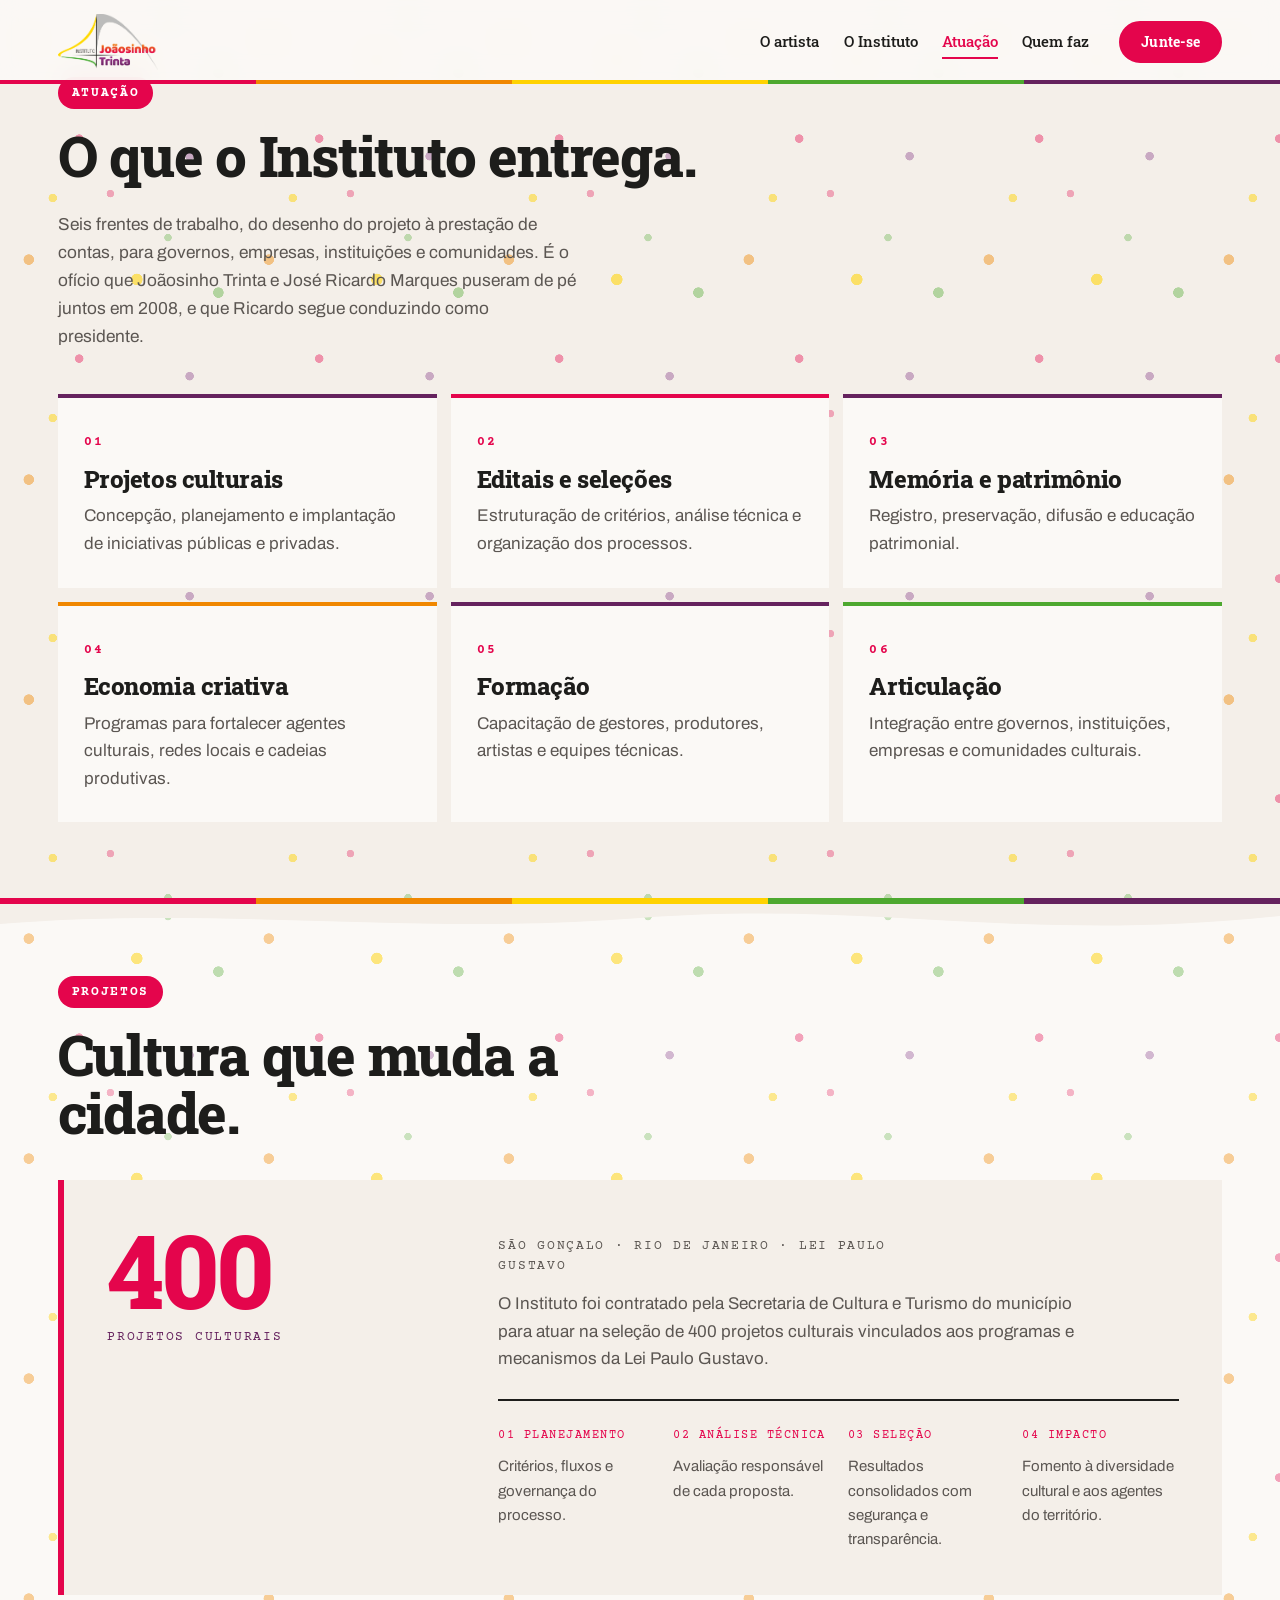
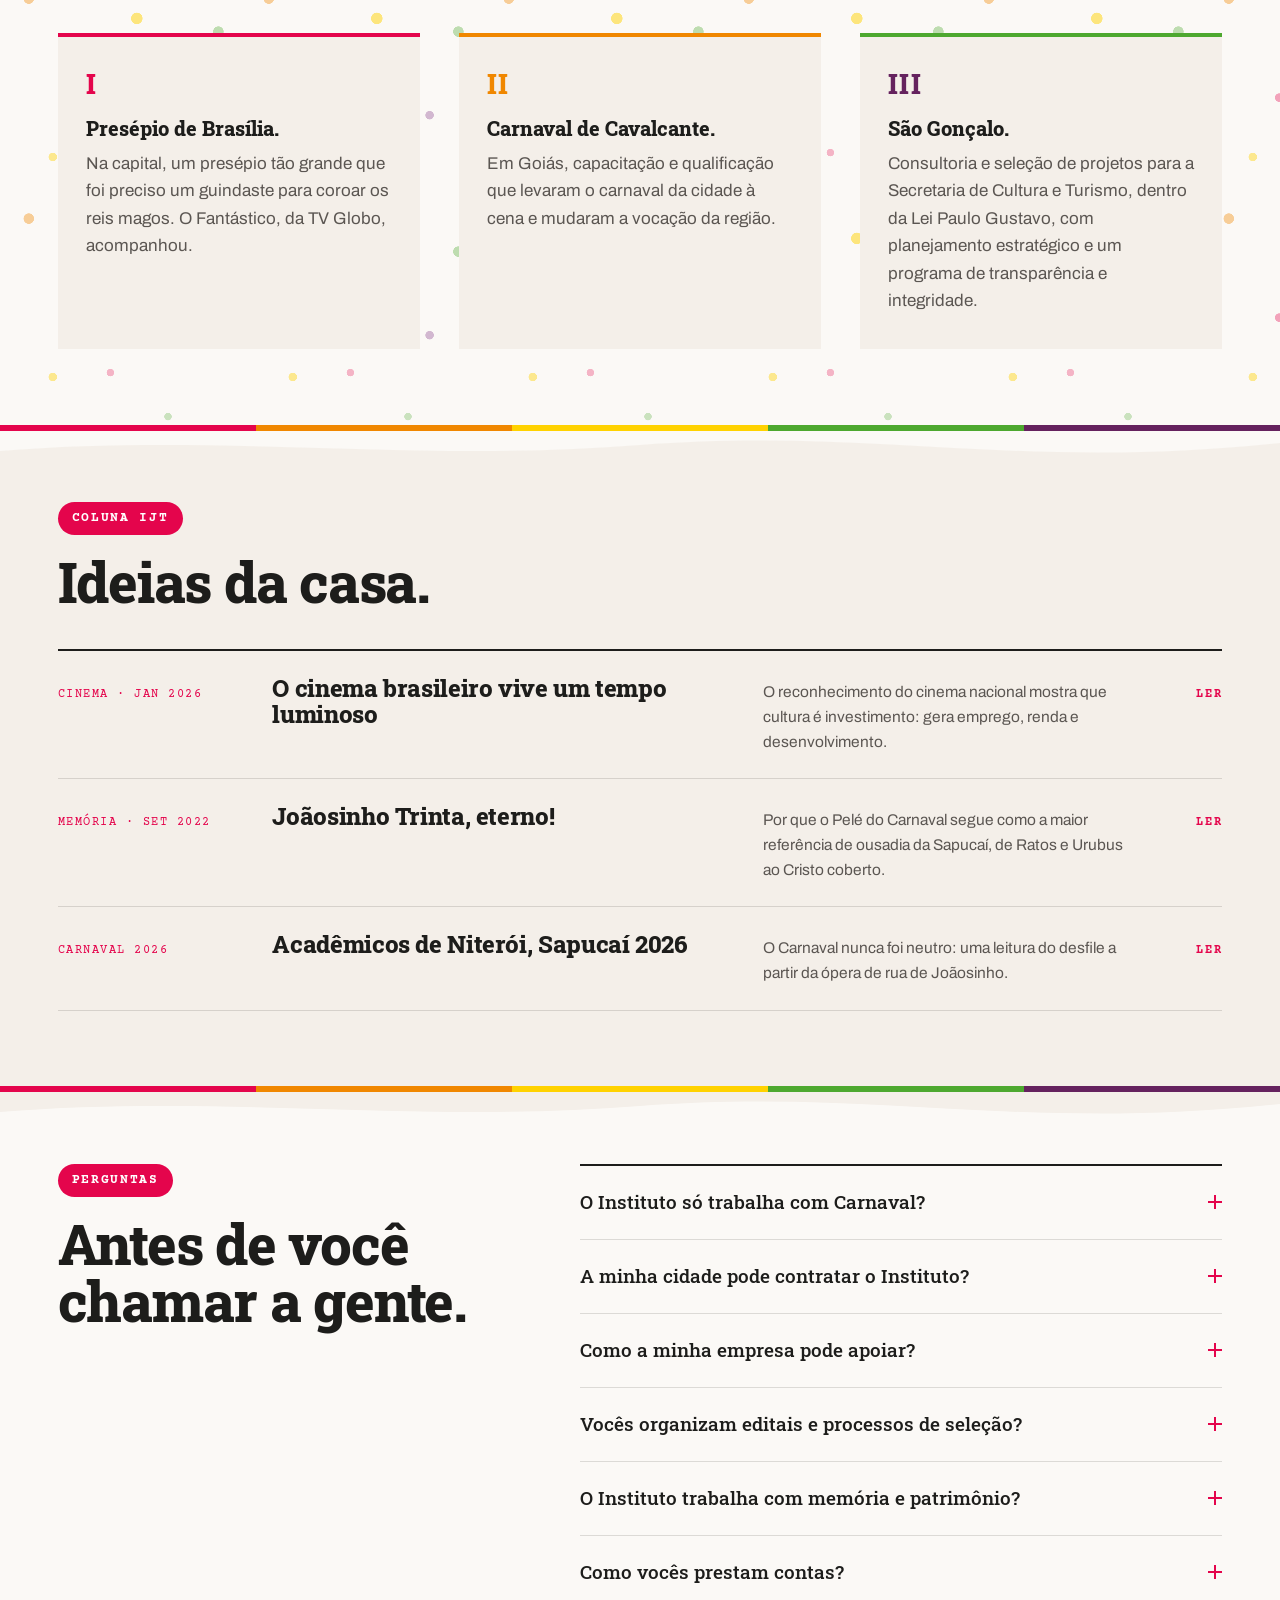
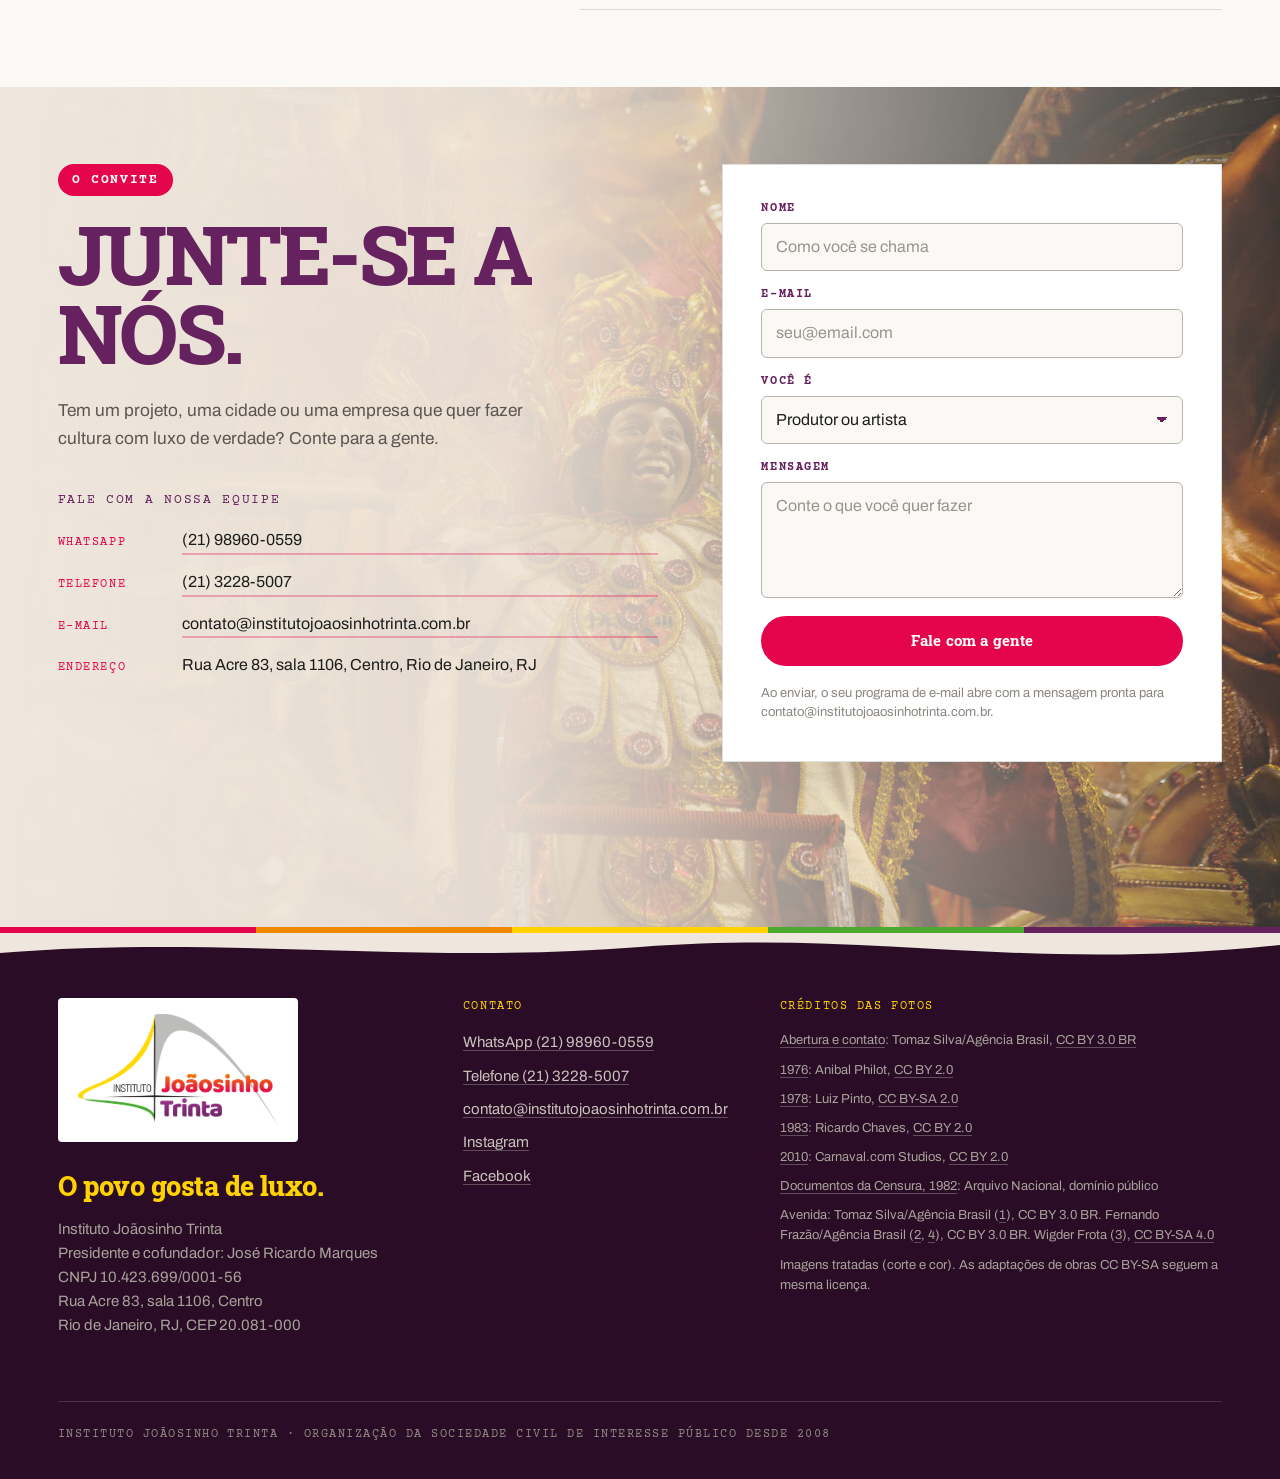
==== commit bfdbf663: "Mais cor de carnaval e mais destaque para Ricardo Marques Cores - Seções inteiras em cor: os fundado" ====
--- a/joaosinho-trinta-instituto/atuacao.html
+++ b/joaosinho-trinta-instituto/atuacao.html
@@ -50,7 +50,7 @@
     <div class="atuacao-head reveal">
       <p class="act-kicker mono">Atuação</p>
       <h2 id="atuacao-t" class="h2">O que o Instituto entrega.</h2>
-      <p class="lede">Seis frentes de trabalho, do desenho do projeto à prestação de contas, para governos, empresas, instituições e comunidades.</p>
+      <p class="lede">Seis frentes de trabalho, do desenho do projeto à prestação de contas, para governos, empresas, instituições e comunidades. É o ofício que Joãosinho Trinta e José Ricardo Marques puseram de pé juntos em 2008, e que Ricardo segue conduzindo como presidente.</p>
     </div>
     <ol class="frentes">
       <li class="frente reveal"><span class="frente-n" aria-hidden="true">01</span><h3>Projetos culturais</h3><p>Concepção, planejamento e implantação de iniciativas públicas e privadas.</p></li>
@@ -187,7 +187,7 @@
     <div class="foot-brand">
       <span class="foot-plate"><img class="foot-logo" src="assets/img/logo-cor.png" alt="Instituto Joãosinho Trinta" width="941" height="523" loading="lazy" decoding="async"></span>
       <p class="foot-quote">O povo gosta de luxo.</p>
-      <p class="foot-small">Instituto Joãosinho Trinta<br>Presidente: José Ricardo Marques<br>CNPJ 10.423.699/0001-56<br>Rua Acre 83, sala 1106, Centro<br>Rio de Janeiro, RJ, CEP 20.081-000</p>
+      <p class="foot-small">Instituto Joãosinho Trinta<br>Presidente e cofundador: José Ricardo Marques<br>CNPJ 10.423.699/0001-56<br>Rua Acre 83, sala 1106, Centro<br>Rio de Janeiro, RJ, CEP 20.081-000</p>
     </div>
     <div class="foot-col">
       <p class="mono foot-h">Contato</p>
--- a/joaosinho-trinta-instituto/assets/css/site.css
+++ b/joaosinho-trinta-instituto/assets/css/site.css
@@ -59,8 +59,12 @@
 @keyframes grain{0%{transform:translate(0,0)}20%{transform:translate(-4%,3%)}40%{transform:translate(3%,-5%)}60%{transform:translate(-6%,-2%)}80%{transform:translate(5%,4%)}100%{transform:translate(0,0)}}
 
 /* ---------- o marcador desenhado à mão (a assinatura) ---------- */
-.mark{position:relative;display:inline-block;white-space:nowrap}
-.mark > svg{position:absolute;left:-10%;top:-26%;width:120%;height:154%;overflow:visible;pointer-events:none}
+.mark{position:relative;display:inline-block;white-space:nowrap;isolation:isolate}
+.mark > svg{position:absolute;z-index:-1;left:-10%;top:-26%;width:120%;height:154%;overflow:visible;pointer-events:none}
+/* no título da abertura o círculo abraça a palavra por fora, sem cruzar as letras */
+.h-hero .mark{padding:.02em .2em .12em;margin:.12em 0 0 .42em}
+.h-hero .mark > svg{left:-12%;top:-8%;width:124%;height:118%}
+.b1 .h-quote{margin-top:24px}
 .mark > svg path{fill:none;stroke:var(--magenta);stroke-width:5;stroke-linecap:round;stroke-dasharray:1;stroke-dashoffset:1;transition:stroke-dashoffset 1.6s var(--ease-io) .35s}
 .in .mark > svg path,.mark.in > svg path{stroke-dashoffset:0}
 .grad{background:var(--brand-grad);-webkit-background-clip:text;background-clip:text;-webkit-text-fill-color:transparent}
@@ -775,3 +779,157 @@
   .duelo-grid{grid-template-columns:1fr}
   .duelo-t{gap:10px}
 }
+
+/* ================= CARNAVAL NA PELE: cor de avenida, não só de detalhe ================= */
+:root{
+  --confete:
+    radial-gradient(circle at 12% 18%, rgba(240,135,0,.55) 0 5px, rgba(0,0,0,0) 5.5px),
+    radial-gradient(circle at 33% 63%, rgba(228,5,76,.5) 0 4px, rgba(0,0,0,0) 4.5px),
+    radial-gradient(circle at 57% 27%, rgba(255,210,0,.7) 0 5.5px, rgba(0,0,0,0) 6px),
+    radial-gradient(circle at 79% 71%, rgba(123,44,127,.45) 0 4px, rgba(0,0,0,0) 4.5px),
+    radial-gradient(circle at 91% 33%, rgba(77,168,47,.5) 0 5px, rgba(0,0,0,0) 5.5px),
+    radial-gradient(circle at 46% 88%, rgba(228,5,76,.4) 0 3.5px, rgba(0,0,0,0) 4px),
+    radial-gradient(circle at 70% 8%, rgba(77,168,47,.4) 0 3.5px, rgba(0,0,0,0) 4px),
+    radial-gradient(circle at 22% 90%, rgba(255,210,0,.6) 0 4px, rgba(0,0,0,0) 4.5px);
+}
+
+/* fita de cinco cores sob o menu */
+.nav::after{content:"";position:absolute;left:0;right:0;bottom:-1px;height:4px;background:var(--fita)}
+
+/* a abertura ganha brilho de avenida atrás do arco */
+.stage{background:
+  radial-gradient(circle at 4% 98%,rgba(255,210,0,.34),rgba(255,210,0,0) 36%),
+  radial-gradient(circle at 36% 4%,rgba(228,5,76,.16),rgba(228,5,76,0) 34%),
+  radial-gradient(circle at 60% 72%,rgba(240,135,0,.16),rgba(240,135,0,0) 32%),
+  var(--canvas)}
+.b1 .kicker,.static-copy .kicker{color:var(--magenta);font-weight:700}
+
+/* etiquetas de seção viram faixas de cor */
+.act-kicker{width:fit-content;justify-self:start;padding:7px 14px 6px;border-radius:999px;background:var(--magenta);color:#fff;font-weight:700}
+.raw .act-kicker,.artico .act-kicker,.resumo .act-kicker,.titulos .act-kicker,.criativa .act-kicker{background:var(--yellow);color:var(--ink)}
+.amizade .act-kicker,.ultimos .act-kicker{background:var(--purple);color:#fff}
+
+/* confete em mais seções */
+.amizade,.ultimos,.origem,.equipe,.projetos,.duelo{position:relative;isolation:isolate}
+.amizade::before,.ultimos::before,.origem::before,.equipe::before,.projetos::before,.duelo::before{content:"";position:absolute;inset:0;z-index:-1;pointer-events:none;background-image:var(--confete);background-size:240px 220px;opacity:.7}
+.resumo::before,.titulos::before,.segredo::before,.atuacao::before{opacity:.8}
+.amizade::before,.ultimos::before{background-size:200px 180px;opacity:.55}
+
+/* ondas entre seções nas novas cores */
+.tear-yellow{background-image:url("data:image/svg+xml,%3Csvg xmlns='http://www.w3.org/2000/svg' viewBox='0 0 1440 46' preserveAspectRatio='none'%3E%3Cpath d='M0 0 H1440 V18 C1150 46 980 2 720 20 C470 38 250 8 0 26 Z' fill='%23ffd200'/%3E%3C/svg%3E")}
+.tear-roxo{background-image:url("data:image/svg+xml,%3Csvg xmlns='http://www.w3.org/2000/svg' viewBox='0 0 1440 46' preserveAspectRatio='none'%3E%3Cpath d='M0 0 H1440 V18 C1150 46 980 2 720 20 C470 38 250 8 0 26 Z' fill='%237a1f66'/%3E%3C/svg%3E")}
+.titulos + .duelo > .tear{background-image:url("data:image/svg+xml,%3Csvg xmlns='http://www.w3.org/2000/svg' viewBox='0 0 1440 46' preserveAspectRatio='none'%3E%3Cpath d='M0 0 H1440 V18 C1150 46 980 2 720 20 C470 38 250 8 0 26 Z' fill='%236e1d63'/%3E%3C/svg%3E")}
+.criativa + .artico > .tear{background-image:url("data:image/svg+xml,%3Csvg xmlns='http://www.w3.org/2000/svg' viewBox='0 0 1440 46' preserveAspectRatio='none'%3E%3Cpath d='M0 0 H1440 V18 C1150 46 980 2 720 20 C470 38 250 8 0 26 Z' fill='%2365225e'/%3E%3C/svg%3E")}
+main:has(> .ultimos:last-child) + .foot .tear{background-image:url("data:image/svg+xml,%3Csvg xmlns='http://www.w3.org/2000/svg' viewBox='0 0 1440 46' preserveAspectRatio='none'%3E%3Cpath d='M0 0 H1440 V18 C1150 46 980 2 720 20 C470 38 250 8 0 26 Z' fill='%23ffd200'/%3E%3C/svg%3E")}
+
+/* ---------- Os fundadores: Joãosinho e Ricardo ---------- */
+.amizade,.ultimos{background:var(--yellow)}
+.amizade-grid{display:grid;grid-template-columns:minmax(0,6fr) minmax(0,6fr);gap:clamp(32px,5vw,90px);align-items:center}
+.amizade .h2,.ultimos .h2{margin-top:18px;max-width:16ch}
+.amizade .lede,.ultimos .lede{color:#3b3733}
+.amizade-text .lede + .lede{margin-top:16px}
+.amizade-text .btn{margin-top:30px}
+.amizade-foto img{width:100%;aspect-ratio:16/10;object-fit:cover;transform:rotate(-1.4deg);box-shadow:16px 16px 0 var(--magenta)}
+.ultimos .amizade-foto img{transform:rotate(1.4deg);box-shadow:-16px 16px 0 var(--purple)}
+.amizade-foto figcaption{margin-top:26px;color:#3b3733;font-size:11.5px}
+.laco{margin-top:28px;display:grid;grid-template-columns:repeat(2,minmax(0,1fr));gap:10px}
+.laco li{display:grid;align-content:start;gap:6px;padding:16px 18px 18px;background:#fff;border-top:5px solid var(--magenta);font:700 16px/1.35 var(--f-display);color:var(--ink)}
+.laco-k{color:var(--magenta);font-size:11.5px}
+.laco li:nth-child(2){border-top-color:var(--orange)}.laco li:nth-child(2) .laco-k{color:#b35f00}
+.laco li:nth-child(3){border-top-color:var(--purple)}.laco li:nth-child(3) .laco-k{color:var(--purple)}
+.laco li:nth-child(4){border-top-color:var(--green)}.laco li:nth-child(4) .laco-k{color:#2f7a17}
+.laco li:nth-child(5){border-top-color:var(--yellow)}.laco li:nth-child(5) .laco-k{color:var(--magenta)}
+.laco-5{grid-template-columns:repeat(5,minmax(0,1fr));margin-top:0}
+.origem .laco li{background:var(--canvas)}
+.encontro-side{display:grid;gap:26px}
+.encontro-foto img{width:100%;aspect-ratio:16/10;object-fit:cover;box-shadow:12px 12px 0 var(--yellow)}
+.encontro-foto figcaption{margin-top:18px;color:var(--ink-3);font-size:11.5px}
+
+/* ---------- Home: o resumo vira bloco de cor ---------- */
+.resumo{background:
+  radial-gradient(ellipse 50% 45% at 92% 6%,rgba(228,5,76,.5),rgba(228,5,76,0) 70%),
+  radial-gradient(ellipse 40% 35% at 4% 40%,rgba(240,135,0,.3),rgba(240,135,0,0) 70%),
+  linear-gradient(180deg,#551a50,#7a1f66)}
+.resumo .h2{color:#fff}
+.resumo .lede{color:#f3e6f1}
+.resumo .numeros .num{border-top:0}
+.resumo .numeros .num:nth-child(1){background:var(--magenta)}
+.resumo .numeros .num:nth-child(1) .stat-n,.resumo .numeros .num:nth-child(1) .stat-u{color:#fff}
+.resumo .numeros .num:nth-child(1) p{color:rgba(255,255,255,.92)}
+.resumo .numeros .num:nth-child(2){background:var(--orange)}
+.resumo .numeros .num:nth-child(3){background:var(--yellow)}
+.resumo .numeros .num:nth-child(4){background:var(--green)}
+.resumo .numeros .num:nth-child(n+2) .stat-n,.resumo .numeros .num:nth-child(n+2) .stat-u{color:var(--ink)}
+.resumo .numeros .num:nth-child(3) .stat-n{color:var(--purple)}
+.resumo .numeros .num:nth-child(n+2) p{color:rgba(29,29,27,.86)}
+.resumo .atalho{background:#fff;border-left-color:var(--magenta)}
+.resumo .atalho:nth-child(2){border-left-color:var(--orange)}
+.resumo .atalho:nth-child(3){border-left-color:var(--yellow)}
+.resumo .atalho:nth-child(4){border-left-color:var(--green)}
+.resumo .atalho:hover{background:#fff;border-left-color:var(--magenta)}
+
+/* os quatro pilares nas cores da casa */
+.pilares .pil:nth-child(2){background:var(--magenta)}
+.pilares .pil:nth-child(2) .pil-h{color:#fff}
+.pilares .pil:nth-child(3){background:var(--orange)}
+.pilares .pil:nth-child(4){background:var(--green)}
+.pilares .pil:nth-child(n+3) .pil-h{color:var(--ink)}
+.pilares .pil:nth-child(n+3) p{color:rgba(29,29,27,.86)}
+
+/* ---------- O artista: os títulos em roxo de escola de samba ---------- */
+.titulos{background:
+  radial-gradient(ellipse 55% 40% at 50% 0%,rgba(228,5,76,.42),rgba(228,5,76,0) 70%),
+  linear-gradient(180deg,#4a1545,var(--purple) 50%,#6e1d63)}
+.titulos .h-pele{color:var(--yellow)}
+.titulos .pele-sub{color:#f3e6f1}
+.titulos .ledger{border-top-color:var(--yellow)}
+.titulos .row{border-bottom-color:rgba(255,255,255,.18)}
+.titulos .yr{color:rgba(255,255,255,.26)}
+.titulos .yr::after{background-image:linear-gradient(180deg,var(--yellow),var(--orange) 60%,#ff4f7e)}
+.titulos .sch{color:var(--yellow)}
+.titulos .enr{color:#fff}
+.titulos .row:hover .enr{color:var(--yellow)}
+
+/* ---------- O Instituto: economia criativa em magenta ---------- */
+.criativa{background:
+  radial-gradient(ellipse 45% 40% at 96% 8%,rgba(240,135,0,.45),rgba(240,135,0,0) 70%),
+  linear-gradient(180deg,var(--magenta),#a8105a 50%,var(--purple))}
+.criativa .h2{color:#fff}
+.criativa .lede{color:#fdeef3}
+
+/* ---------- Quem faz: o cofundador em destaque ---------- */
+.cast .member-destaque{grid-column:1/-1;display:grid;grid-template-columns:minmax(0,4fr) minmax(0,8fr);column-gap:clamp(24px,4vw,64px);align-content:start;margin-bottom:26px;padding:clamp(24px,3vw,42px);border-top:0;color:#fff;background:
+  radial-gradient(ellipse 50% 60% at 100% 0%,rgba(228,5,76,.55),rgba(228,5,76,0) 70%),
+  linear-gradient(135deg,#4a1545,var(--purple) 55%,#8f1b5f)}
+.member-destaque .m-photo{grid-row:1/span 6;margin:0;border-top:6px solid var(--yellow)}
+.member-destaque > :not(.m-photo){grid-column:2}
+.member-destaque .m-role{color:var(--yellow)}
+.member-destaque h3{color:#fff;font-size:clamp(1.9rem,3.2vw,3rem)}
+.member-destaque .m-laco{margin-top:12px;font:700 clamp(1.1rem,1.7vw,1.5rem)/1.3 var(--f-display);color:var(--yellow);max-width:34ch}
+.member-destaque p:not(.m-role):not(.m-laco){margin-top:14px;color:#f3e6f1;font-size:16px;max-width:62ch}
+.m-link{justify-self:start;margin-top:18px;color:#fff;font-weight:700;text-decoration:none;border-bottom:2px solid var(--yellow);transition:color .3s var(--ease-out)}
+.m-link:hover{color:var(--yellow)}
+
+/* rodapé em roxo profundo */
+.foot{background:#2a0c27}
+
+@media (max-width:1024px){
+  .amizade-grid{grid-template-columns:1fr}
+  .ultimos .amizade-foto{order:-1}
+  .laco-5{grid-template-columns:repeat(2,minmax(0,1fr))}
+}
+@media (max-width:720px){
+  .laco,.laco-5{grid-template-columns:1fr}
+  .cast .member-destaque{grid-template-columns:1fr}
+  .member-destaque .m-photo{grid-row:auto;max-width:340px;margin-bottom:18px}
+  .member-destaque > :not(.m-photo){grid-column:1}
+  .amizade-foto img,.ultimos .amizade-foto img{box-shadow:10px 10px 0 var(--magenta)}
+}
+
+/* ajustes finos */
+.act-kicker + .h2,.act-kicker + h2{margin-top:18px}
+.encontro-text .act-kicker{margin-top:0;color:#fff}
+.h-pele .mark{padding:.04em .14em .02em}
+.h-pele .mark > svg{left:-9%;top:-12%;width:118%;height:124%}
+.h-statement .mark{padding:0 .12em;margin-inline:-.04em}
+.h-statement .mark > svg{left:-8%;top:-10%;width:116%;height:122%}
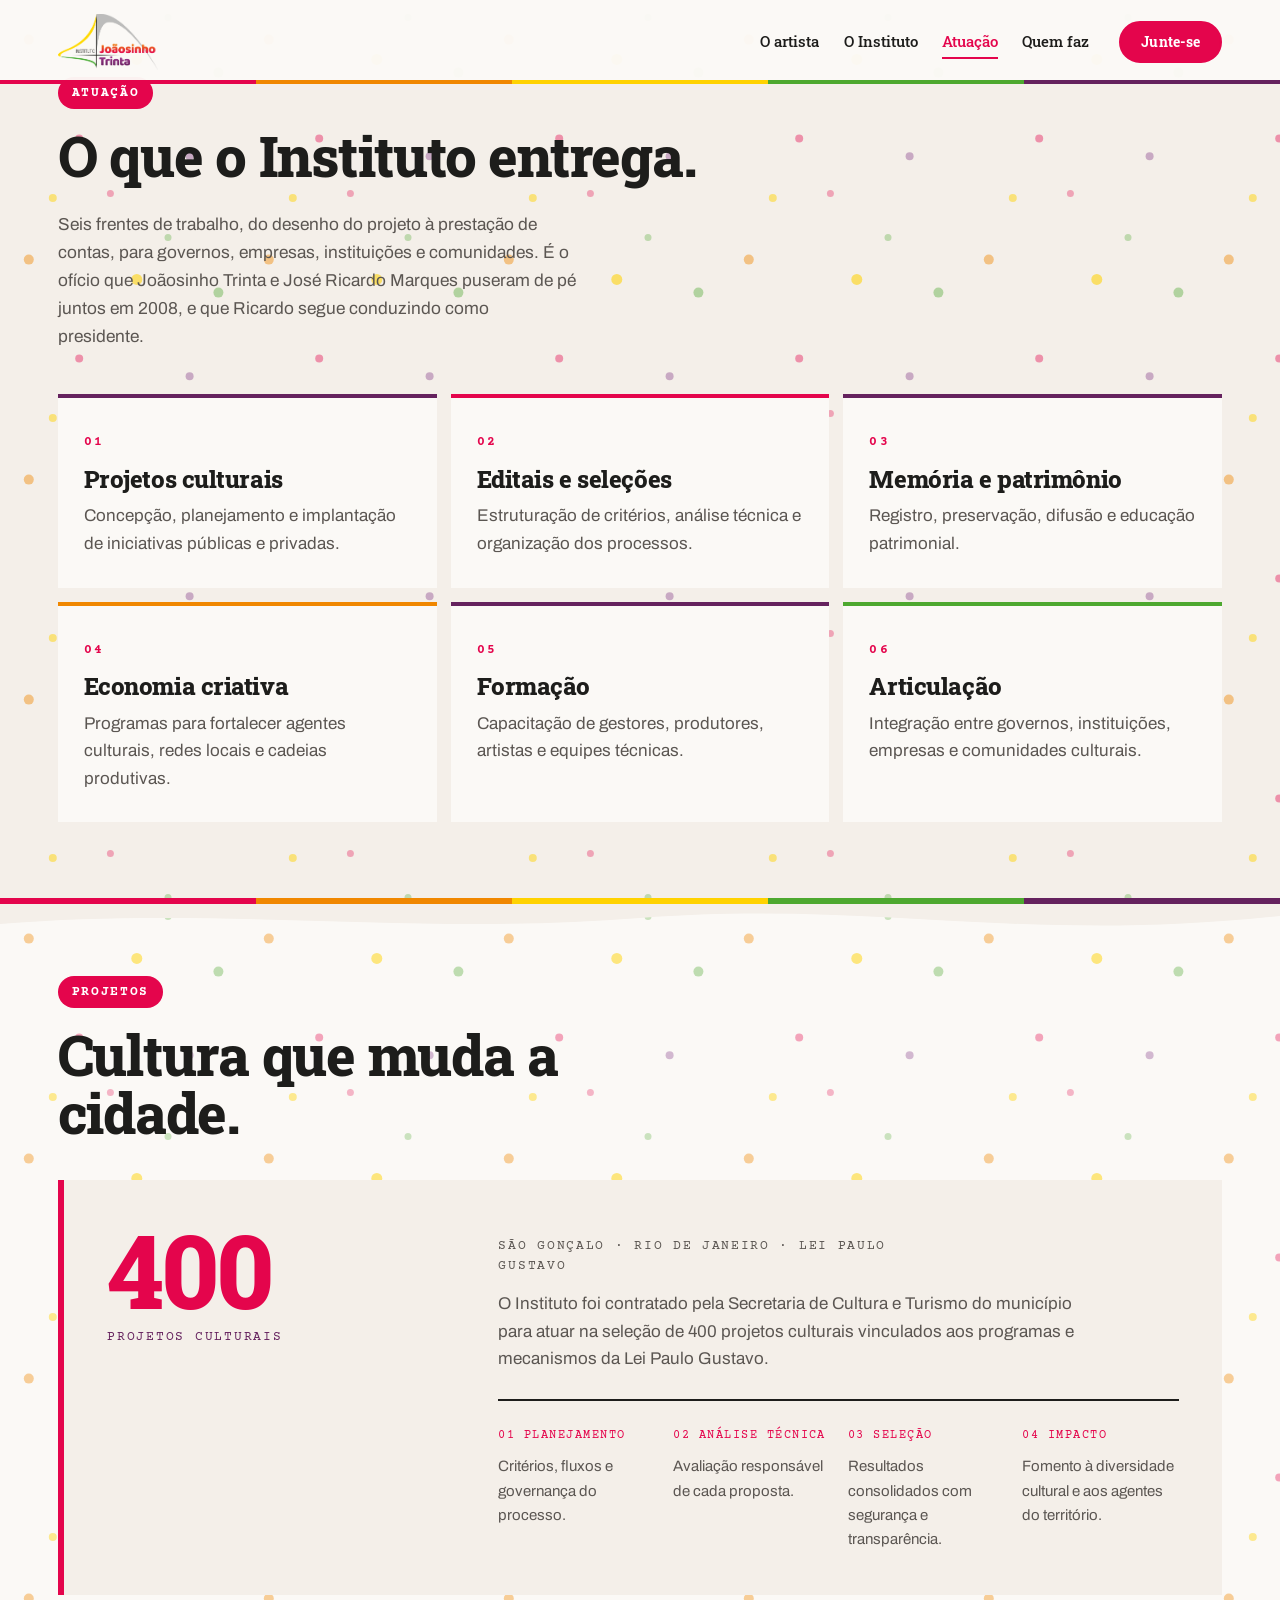
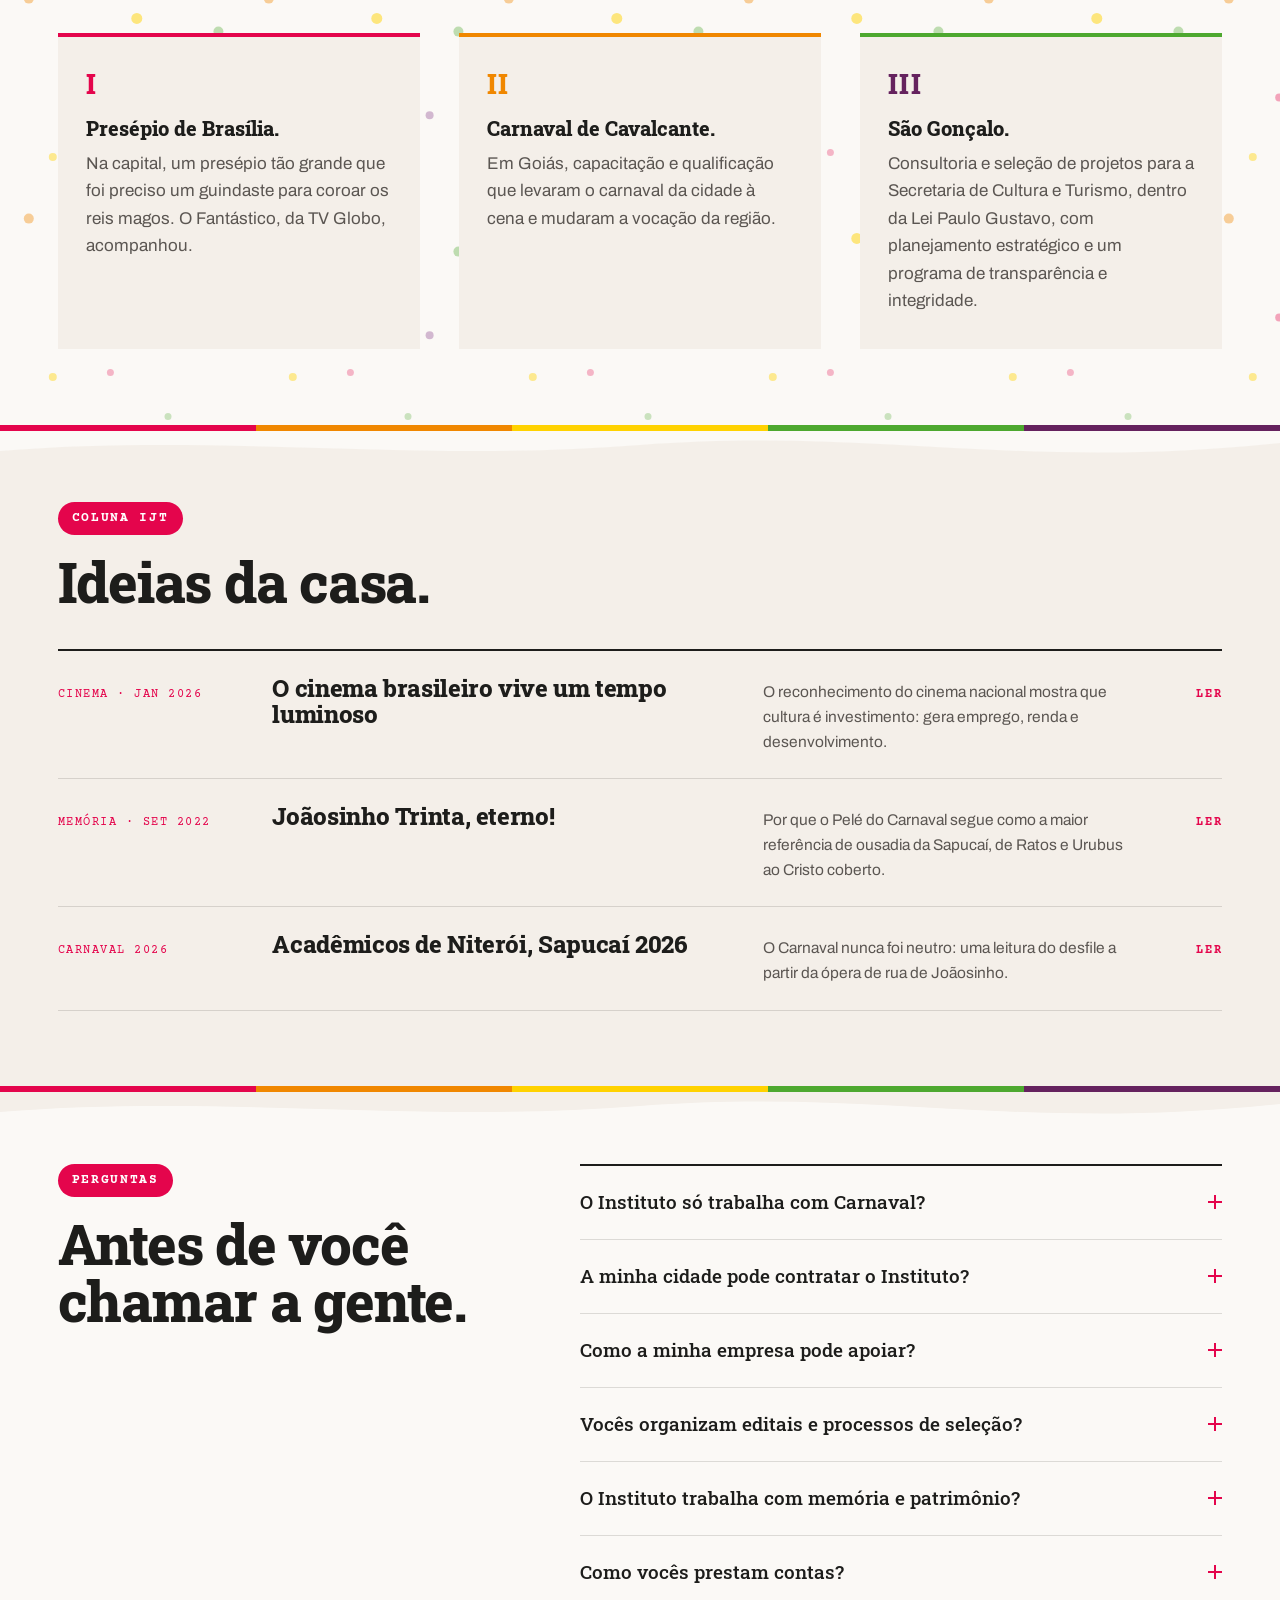
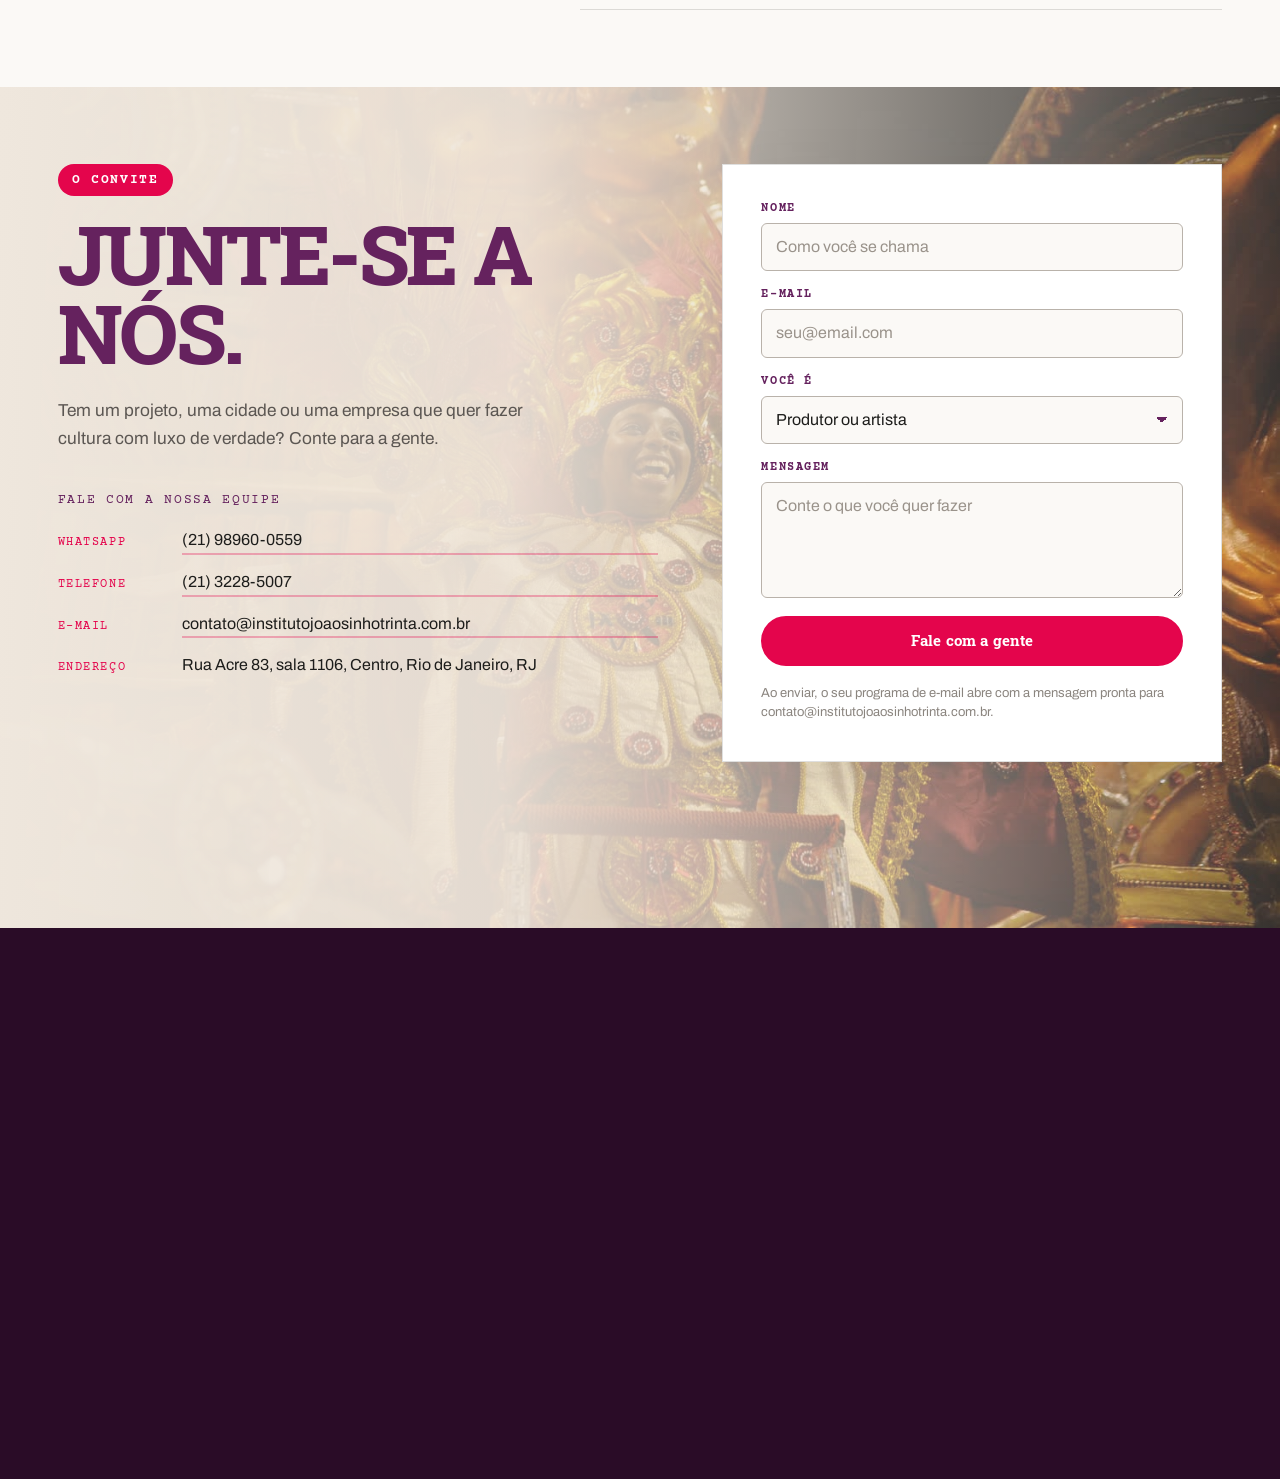
==== commit fedbfbdb: "Abertura que vende: objetivo explícito, retrato de Joãosinho e atalho por público - Título novo: Pro" ====
--- a/joaosinho-trinta-instituto/atuacao.html
+++ b/joaosinho-trinta-instituto/atuacao.html
@@ -202,7 +202,7 @@
     <div class="foot-col foot-credits">
       <p class="mono foot-h">Créditos das fotos</p>
       <ul>
-        <li><a href="https://commons.wikimedia.org/wiki/File:Desfile_Beija_Flor_2016_(dsc5389).jpg" rel="noopener">Abertura e contato</a>: Tomaz Silva/Agência Brasil, <a href="https://creativecommons.org/licenses/by/3.0/br/" rel="noopener">CC BY 3.0 BR</a></li>
+        <li><a href="https://commons.wikimedia.org/wiki/File:Desfile_Beija_Flor_2016_(dsc5389).jpg" rel="noopener">Contato</a>: Tomaz Silva/Agência Brasil, <a href="https://creativecommons.org/licenses/by/3.0/br/" rel="noopener">CC BY 3.0 BR</a></li>
         <li><a href="https://commons.wikimedia.org/wiki/File:%22Sonhar_com_rei_d%C3%A1_le%C3%A3o%22_1976.jpg" rel="noopener">1976</a>: Anibal Philot, <a href="https://creativecommons.org/licenses/by/2.0/" rel="noopener">CC BY 2.0</a></li>
         <li><a href="https://commons.wikimedia.org/wiki/File:Desfile_da_Beija-Flor_-_1978.jpg" rel="noopener">1978</a>: Luiz Pinto, <a href="https://creativecommons.org/licenses/by-sa/2.0/" rel="noopener">CC BY-SA 2.0</a></li>
         <li><a href="https://commons.wikimedia.org/wiki/File:Luana_-_Beija-Flor_de_Nil%C3%B3polis_1983.jpg" rel="noopener">1983</a>: Ricardo Chaves, <a href="https://creativecommons.org/licenses/by/2.0/" rel="noopener">CC BY 2.0</a></li>
--- a/joaosinho-trinta-instituto/assets/css/site.css
+++ b/joaosinho-trinta-instituto/assets/css/site.css
@@ -103,7 +103,7 @@
 .stage{position:sticky;top:0;height:100vh;overflow:hidden;background:var(--canvas)}
 .stage-deco{position:absolute;inset:0}
 .archbox{position:absolute;left:40%;top:0;right:0;bottom:0;transform-origin:100% 100%;will-change:transform;clip-path:url(#archClip)}
-.photo{position:absolute;inset:0;background:#0a0908 url(../img/hero.jpg) 60% 26%/cover no-repeat;will-change:transform}
+.photo{position:absolute;inset:0;background:#0a0908 url(../img/hero-retrato.jpg) 40% 30%/cover no-repeat;will-change:transform}
 .archbox::after{content:"";position:absolute;inset:0;background:linear-gradient(92deg,rgba(29,29,27,.34),rgba(29,29,27,0) 34%)}
 .logo-lines{position:absolute;inset:0;width:100%;height:100%;overflow:visible}
 .logo-lines .ll-g{will-change:transform}
@@ -166,7 +166,7 @@
   .static-cta{display:flex;flex-wrap:wrap;gap:12px;margin-top:auto;padding-top:34vh}
 }
 @media (max-width:720px), (orientation:portrait){
-  .photo{background-image:url(../img/hero-m.jpg);background-position:50% 40%}
+  .photo{background-image:url(../img/hero-retrato-m.jpg);background-position:50% 30%}
   .archbox{left:0;top:auto;height:min(54vh,500px);bottom:0;clip-path:url(#archClipM)}
   .static-copy{padding-bottom:calc(min(54vh,500px) + 30px)}
   .static-cta{padding-top:26px}
@@ -931,5 +931,81 @@
 .encontro-text .act-kicker{margin-top:0;color:#fff}
 .h-pele .mark{padding:.04em .14em .02em}
 .h-pele .mark > svg{left:-9%;top:-12%;width:118%;height:124%}
-.h-statement .mark{padding:0 .12em;margin-inline:-.04em}
-.h-statement .mark > svg{left:-8%;top:-10%;width:116%;height:122%}
+/* a linha da força ganha respiro em cima, para o círculo não encostar nas pernas das letras de cima */
+.h-statement .mark{padding:.02em .22em .1em;margin:.26em .06em 0}
+.h-statement .mark > svg{left:-12%;top:-4%;width:124%;height:114%}
+
+/* ================= LEVEZA: o mesmo site, com menos trabalho para a máquina ================= */
+/* confete como um ladrilho SVG pronto, no lugar de oito degradês recalculados */
+:root{--confete:url("data:image/svg+xml,%3Csvg xmlns='http://www.w3.org/2000/svg' width='240' height='220' viewBox='0 0 240 220' preserveAspectRatio='none'%3E%3Ccircle cx='28.8' cy='39.6' r='5' fill='rgb(240,135,0)' fill-opacity='0.55'/%3E%3Ccircle cx='79.2' cy='138.6' r='4' fill='rgb(228,5,76)' fill-opacity='0.5'/%3E%3Ccircle cx='136.8' cy='59.4' r='5.5' fill='rgb(255,210,0)' fill-opacity='0.7'/%3E%3Ccircle cx='189.6' cy='156.2' r='4' fill='rgb(123,44,127)' fill-opacity='0.45'/%3E%3Ccircle cx='218.4' cy='72.6' r='5' fill='rgb(77,168,47)' fill-opacity='0.5'/%3E%3Ccircle cx='110.4' cy='193.6' r='3.5' fill='rgb(228,5,76)' fill-opacity='0.4'/%3E%3Ccircle cx='168' cy='17.6' r='3.5' fill='rgb(77,168,47)' fill-opacity='0.4'/%3E%3Ccircle cx='52.8' cy='198' r='4' fill='rgb(255,210,0)' fill-opacity='0.6'/%3E%3C/svg%3E")}
+
+/* o fundo ambiente fica atrás de seções opacas: vira imagem parada, sem animação eterna */
+.ambient-tex,.ambient-grain{animation:none}
+.ambient-grain{inset:0}
+
+/* o menu já é quase opaco: o desfoque por trás custava caro a cada rolagem */
+.nav{-webkit-backdrop-filter:none;backdrop-filter:none;background:rgba(251,249,246,.97)}
+
+/* uma camada por letra pesava na memória de vídeo; o navegador promove só o que anima */
+.split .c{will-change:auto}
+
+/* seções fora da tela não são desenhadas até chegarem perto */
+.act:not(.hero),.foot{content-visibility:auto;contain-intrinsic-size:auto 900px}
+/* na home os botões pulam direto para o convite: ali tudo fica desenhado para o pulo cair certo */
+main:has(#junte-se) .act{content-visibility:visible}
+
+/* celular recebe as versões menores dos fundos */
+@media (max-width:720px){
+  .ambient-tex{background-image:url(../img/ambiente-800.jpg)}
+  .raw-bg{background-image:linear-gradient(180deg,rgba(20,20,19,.5),rgba(20,20,19,.9)),url(../img/ambiente-800.jpg)}
+  .cta-bg{background-image:linear-gradient(92deg,var(--panel-2) 0%,rgba(239,231,221,.94) 40%,rgba(239,231,221,.2) 100%),url(../img/avenida-65-800.jpg)}
+}
+
+/* modo leve, ligado sozinho em máquinas modestas */
+.lite .ambient{display:none}
+.lite .marquee.anim .marquee-track{animation-duration:90s}
+
+/* ---------- ajustes de conteúdo ---------- */
+/* presépio inteiro, sem corte */
+.presepio{max-width:1000px}
+.presepio img{aspect-ratio:16/9;object-fit:cover;object-position:50% 30%}
+
+/* ================= ABERTURA QUE VENDE: objetivo explícito e atalho por público ================= */
+.b1{width:min(760px,50vw)}
+.b1 .logo-hero{width:clamp(170px,15vw,250px);margin-bottom:18px}
+.q-luxo{margin-bottom:18px;max-width:46ch;font:italic 500 clamp(15px,1.1vw,18px)/1.4 var(--f-display);color:var(--purple)}
+.q-luxo cite{display:block;margin-top:4px;font-style:normal;font-size:11.5px;color:var(--magenta)}
+.h-hero{font-size:clamp(2.1rem,3.7vw,4.3rem);line-height:1.02;text-transform:none;letter-spacing:-.025em}
+.h-sub{margin-top:16px;max-width:44ch;font-size:clamp(16px,1.2vw,19px);line-height:1.5;color:var(--ink-2)}
+.b1 .h-sub{display:block}
+.publico{margin-top:clamp(18px,2.4vh,28px)}
+.publico-h{color:var(--purple);margin-bottom:10px;font-weight:700}
+.publico-l{display:flex;flex-wrap:wrap;gap:8px}
+.chip{display:inline-flex;align-items:center;min-height:44px;padding:0 18px;border-radius:999px;background:#fff;border:2px solid var(--magenta);color:var(--magenta);font:700 14.5px/1 var(--f-display);text-decoration:none;transition:background-color .3s var(--ease-out),color .3s var(--ease-out),transform .3s var(--ease-out)}
+.chip:hover,.chip:focus-visible{background:var(--magenta);color:#fff;transform:translateY(-1px)}
+.publico-l li:nth-child(2) .chip{border-color:var(--purple);color:var(--purple)}
+.publico-l li:nth-child(2) .chip:hover,.publico-l li:nth-child(2) .chip:focus-visible{background:var(--purple);color:#fff}
+.publico-l li:nth-child(3) .chip{border-color:#c46c00;color:#a35900}
+.publico-l li:nth-child(3) .chip:hover,.publico-l li:nth-child(3) .chip:focus-visible{background:var(--orange);border-color:var(--orange);color:var(--ink)}
+.publico-mais{display:inline-block;margin-top:14px;color:var(--ink);font-weight:600;text-decoration:none;border-bottom:2px solid var(--yellow)}
+.publico-mais:hover{color:var(--magenta)}
+.b1 .publico{--kp:clamp(0,var(--k,0)*1.3 - .3,1);opacity:var(--kp);transform:translateY(calc((1 - var(--kp))*12px))}
+.h-hero-static{max-width:16ch}
+@media (max-width:720px){
+  .h-hero-static{font-size:clamp(2.2rem,9.4vw,3.4rem)}
+  .static-copy .publico-l{flex-direction:column;align-items:stretch}
+  .static-copy .chip{justify-content:center}
+}
+@media (max-height:760px) and (min-width:721px){
+  .b1 .logo-hero{display:none}
+}
+/* o texto da abertura ganha um fundo claro: as linhas do logo passam por trás sem atrapalhar a leitura */
+.b1{padding:18px 26px 22px;margin-left:-26px;background:rgba(251,249,246,.86);border-radius:14px;box-shadow:0 0 40px 20px rgba(251,249,246,.6)}
+.h-hero .mark{margin-left:.3em}
+.h-hero .mark > svg{left:-7%;width:114%}
+@media (max-height:940px) and (min-width:721px){ .b1 .logo-hero{display:none} }
+.cue{left:auto;right:var(--gutter)}
+/* palavra longa: o traço vira uma pílula desenhada à mão, que abraça as pontas sem cortar letras */
+.h-hero .mark{padding:.04em .22em .1em;margin-left:.2em}
+.h-hero .mark > svg{left:-3%;top:-6%;width:106%;height:114%}
+@media (max-width:720px){ .static-copy .logo-hero{display:none} }
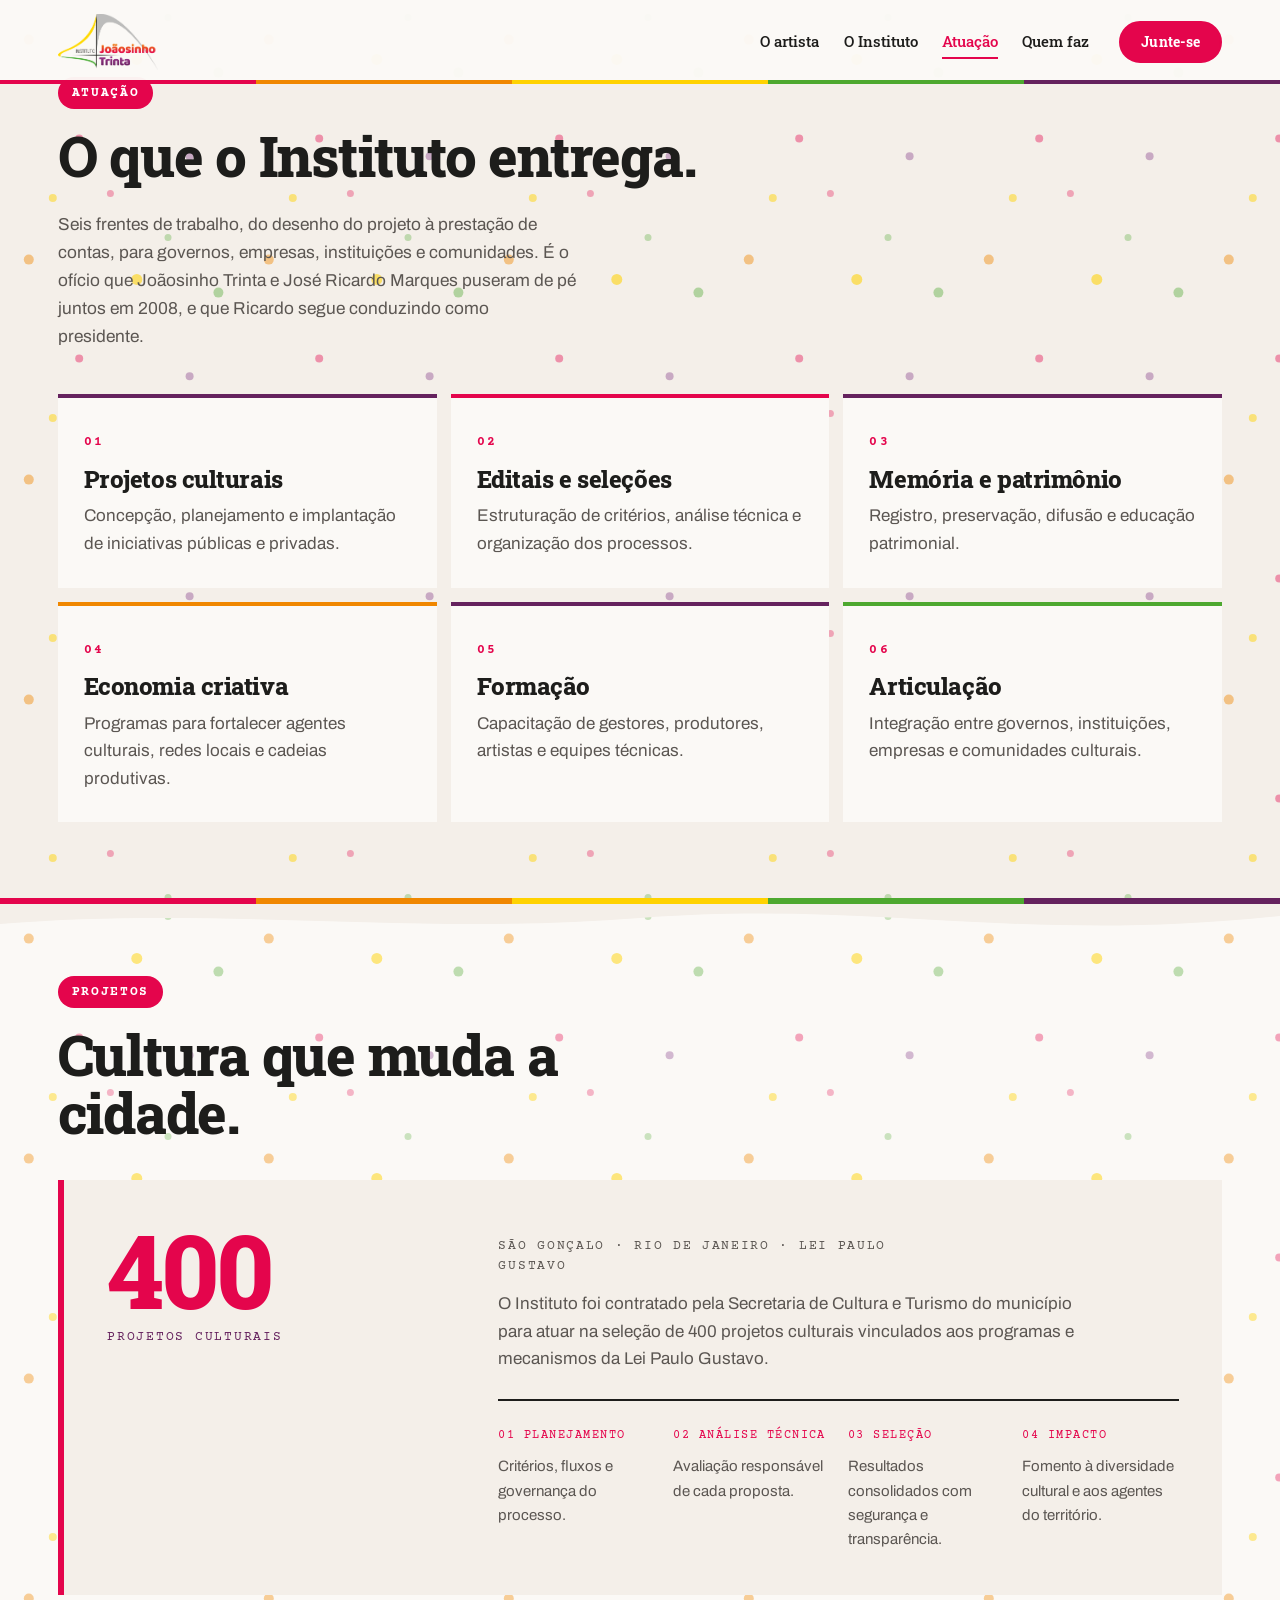
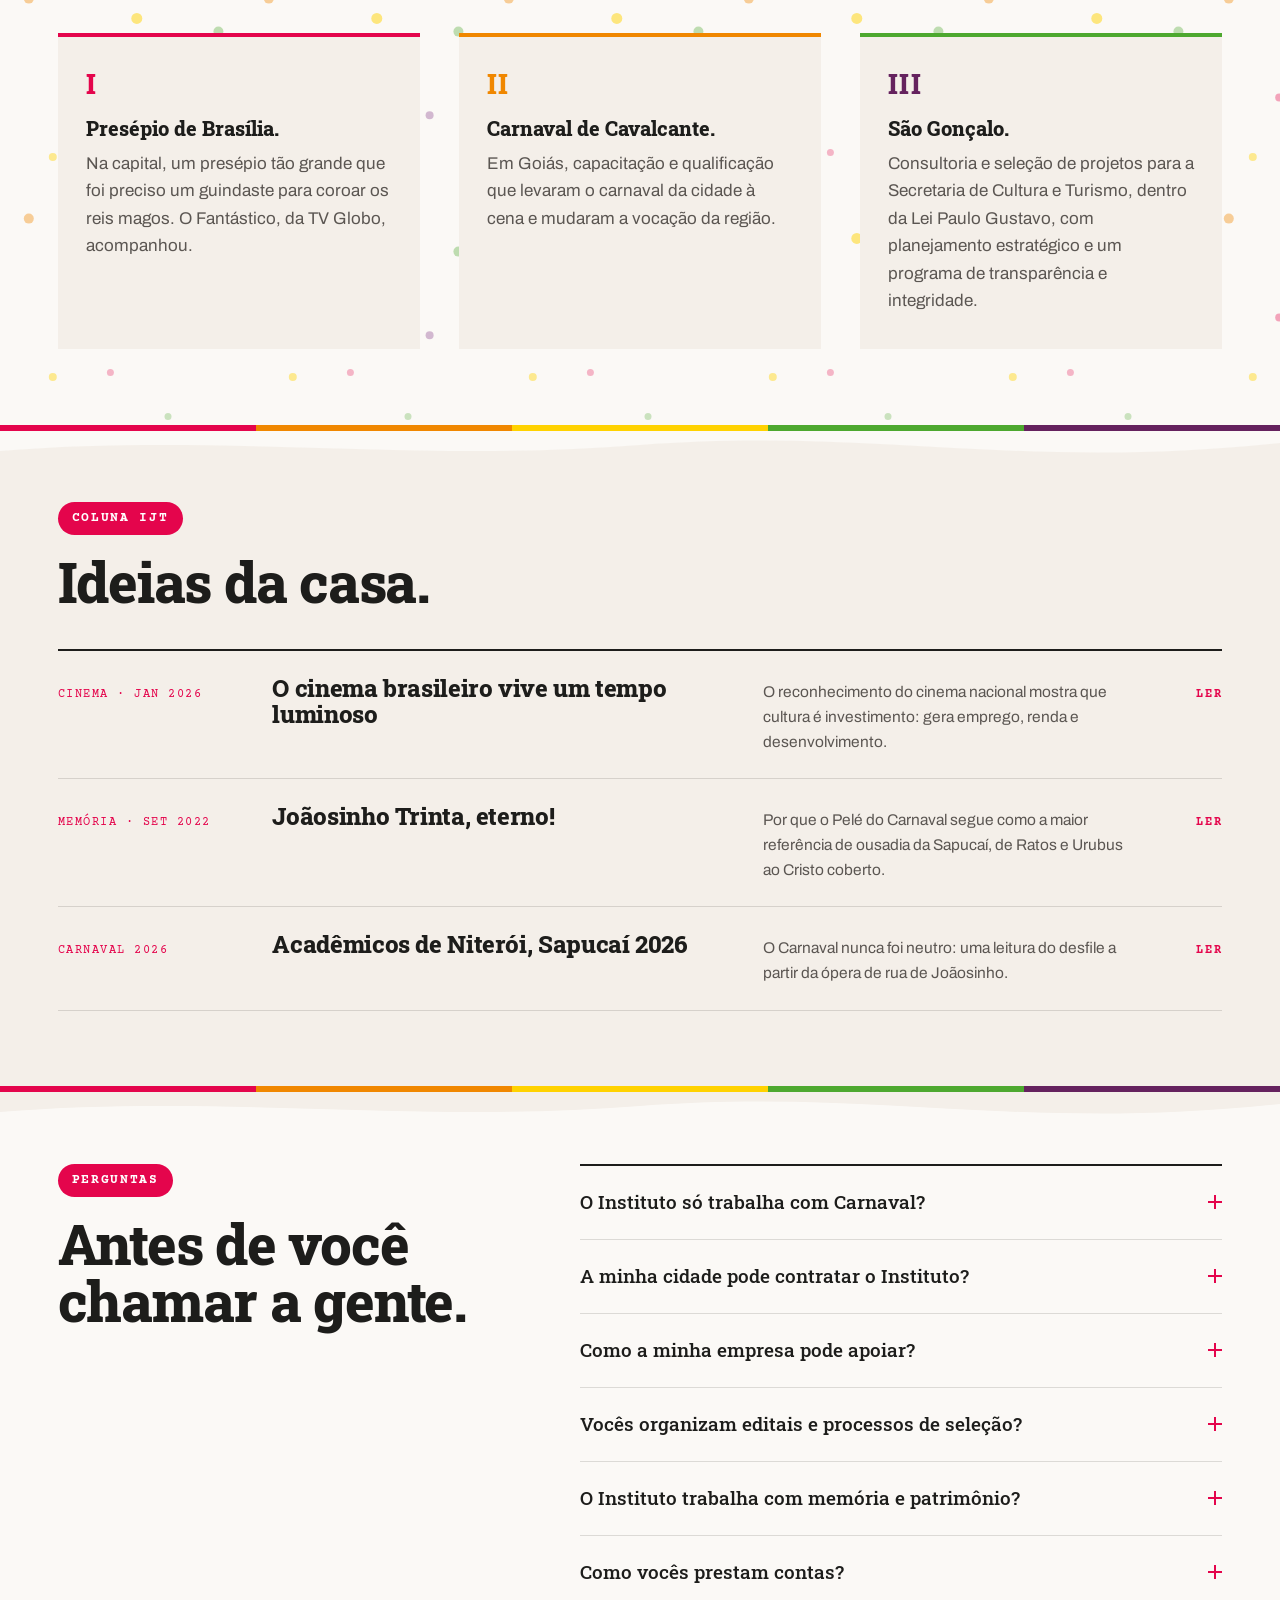
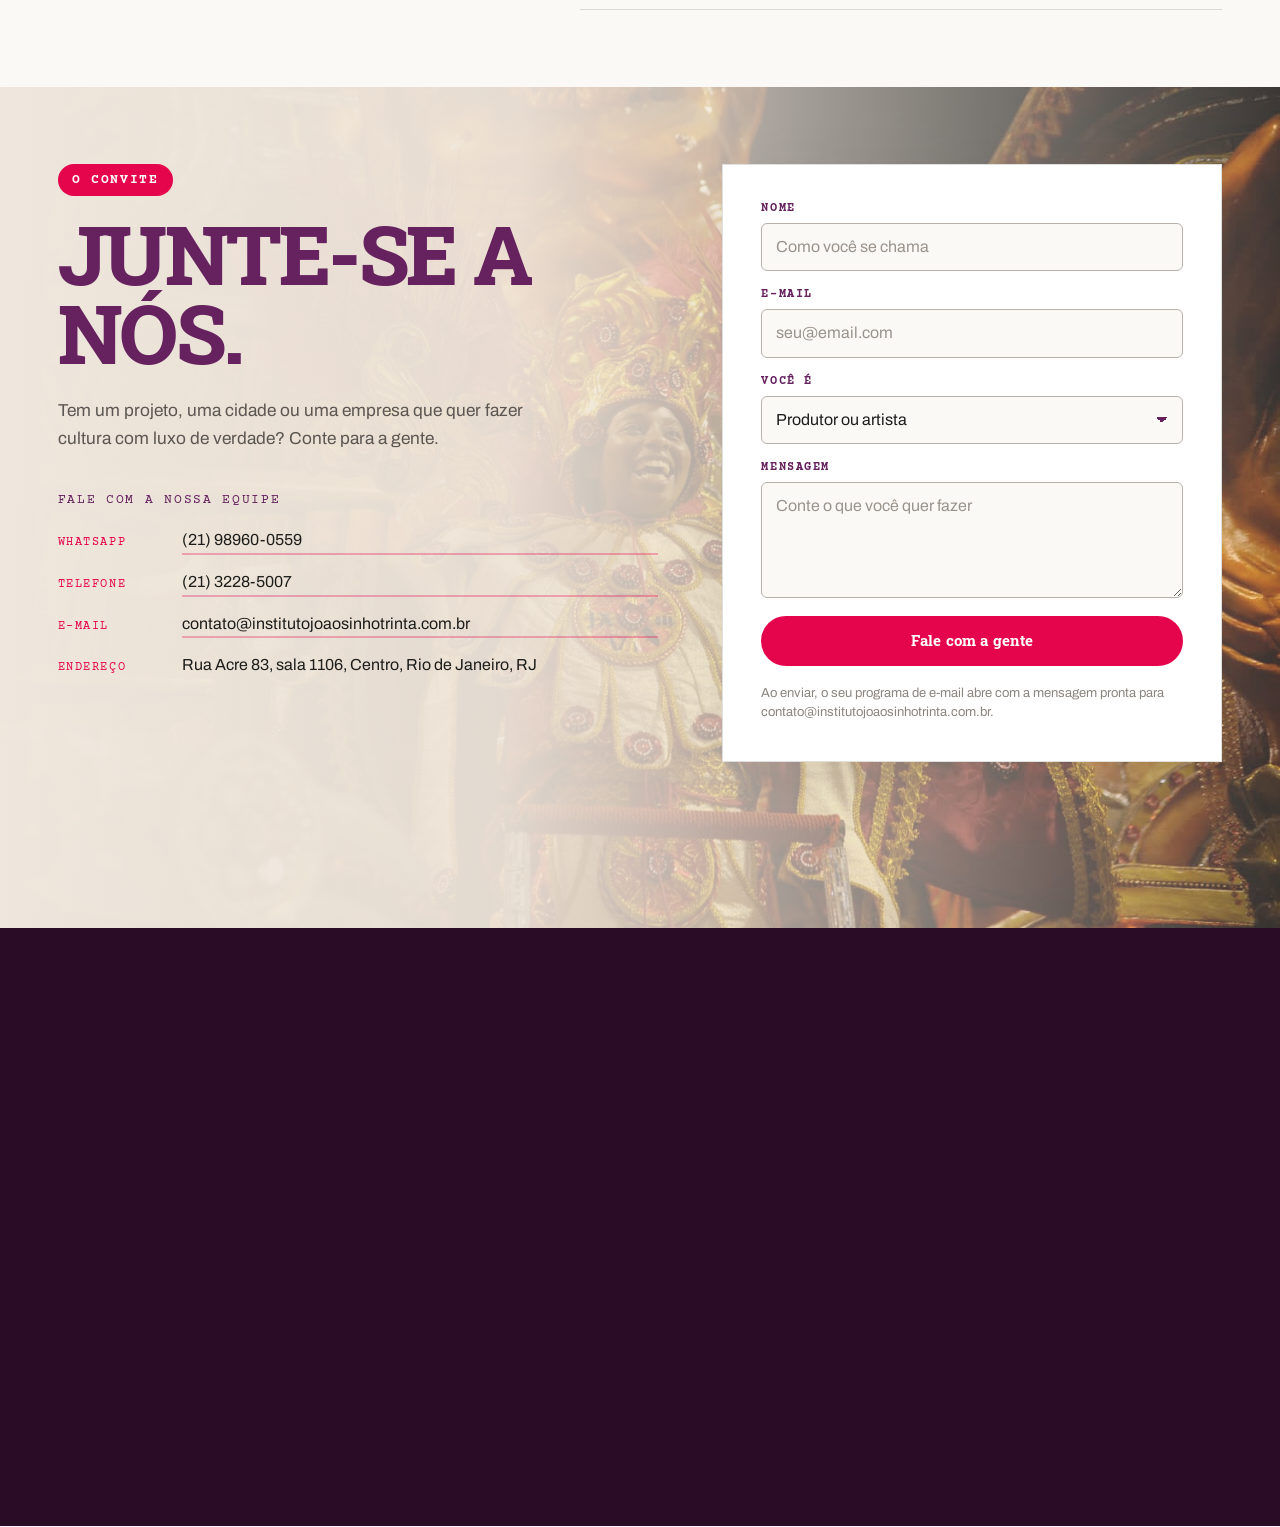
==== commit 35fcfcce: "Citação com a redação correta, só na página do artista A frase atribuída a Joãosinho aparecia como O" ====
--- a/joaosinho-trinta-instituto/atuacao.html
+++ b/joaosinho-trinta-instituto/atuacao.html
@@ -186,7 +186,7 @@
   <div class="wrap foot-grid">
     <div class="foot-brand">
       <span class="foot-plate"><img class="foot-logo" src="assets/img/logo-cor.png" alt="Instituto Joãosinho Trinta" width="941" height="523" loading="lazy" decoding="async"></span>
-      <p class="foot-quote">O povo gosta de luxo.</p>
+      <p class="foot-quote">Onde houver cultura, haverá desenvolvimento humano.</p>
       <p class="foot-small">Instituto Joãosinho Trinta<br>Presidente e cofundador: José Ricardo Marques<br>CNPJ 10.423.699/0001-56<br>Rua Acre 83, sala 1106, Centro<br>Rio de Janeiro, RJ, CEP 20.081-000</p>
     </div>
     <div class="foot-col">
--- a/joaosinho-trinta-instituto/assets/css/site.css
+++ b/joaosinho-trinta-instituto/assets/css/site.css
@@ -973,8 +973,6 @@
 /* ================= ABERTURA QUE VENDE: objetivo explícito e atalho por público ================= */
 .b1{width:min(760px,50vw)}
 .b1 .logo-hero{width:clamp(170px,15vw,250px);margin-bottom:18px}
-.q-luxo{margin-bottom:18px;max-width:46ch;font:italic 500 clamp(15px,1.1vw,18px)/1.4 var(--f-display);color:var(--purple)}
-.q-luxo cite{display:block;margin-top:4px;font-style:normal;font-size:11.5px;color:var(--magenta)}
 .h-hero{font-size:clamp(2.1rem,3.7vw,4.3rem);line-height:1.02;text-transform:none;letter-spacing:-.025em}
 .h-sub{margin-top:16px;max-width:44ch;font-size:clamp(16px,1.2vw,19px);line-height:1.5;color:var(--ink-2)}
 .b1 .h-sub{display:block}
@@ -1009,3 +1007,6 @@
 .h-hero .mark{padding:.04em .22em .1em;margin-left:.2em}
 .h-hero .mark > svg{left:-3%;top:-6%;width:106%;height:114%}
 @media (max-width:720px){ .static-copy .logo-hero{display:none} }
+
+/* o rodapé assina com a frase do Instituto */
+.foot-quote{font-size:1.35rem;line-height:1.2;max-width:22ch}
